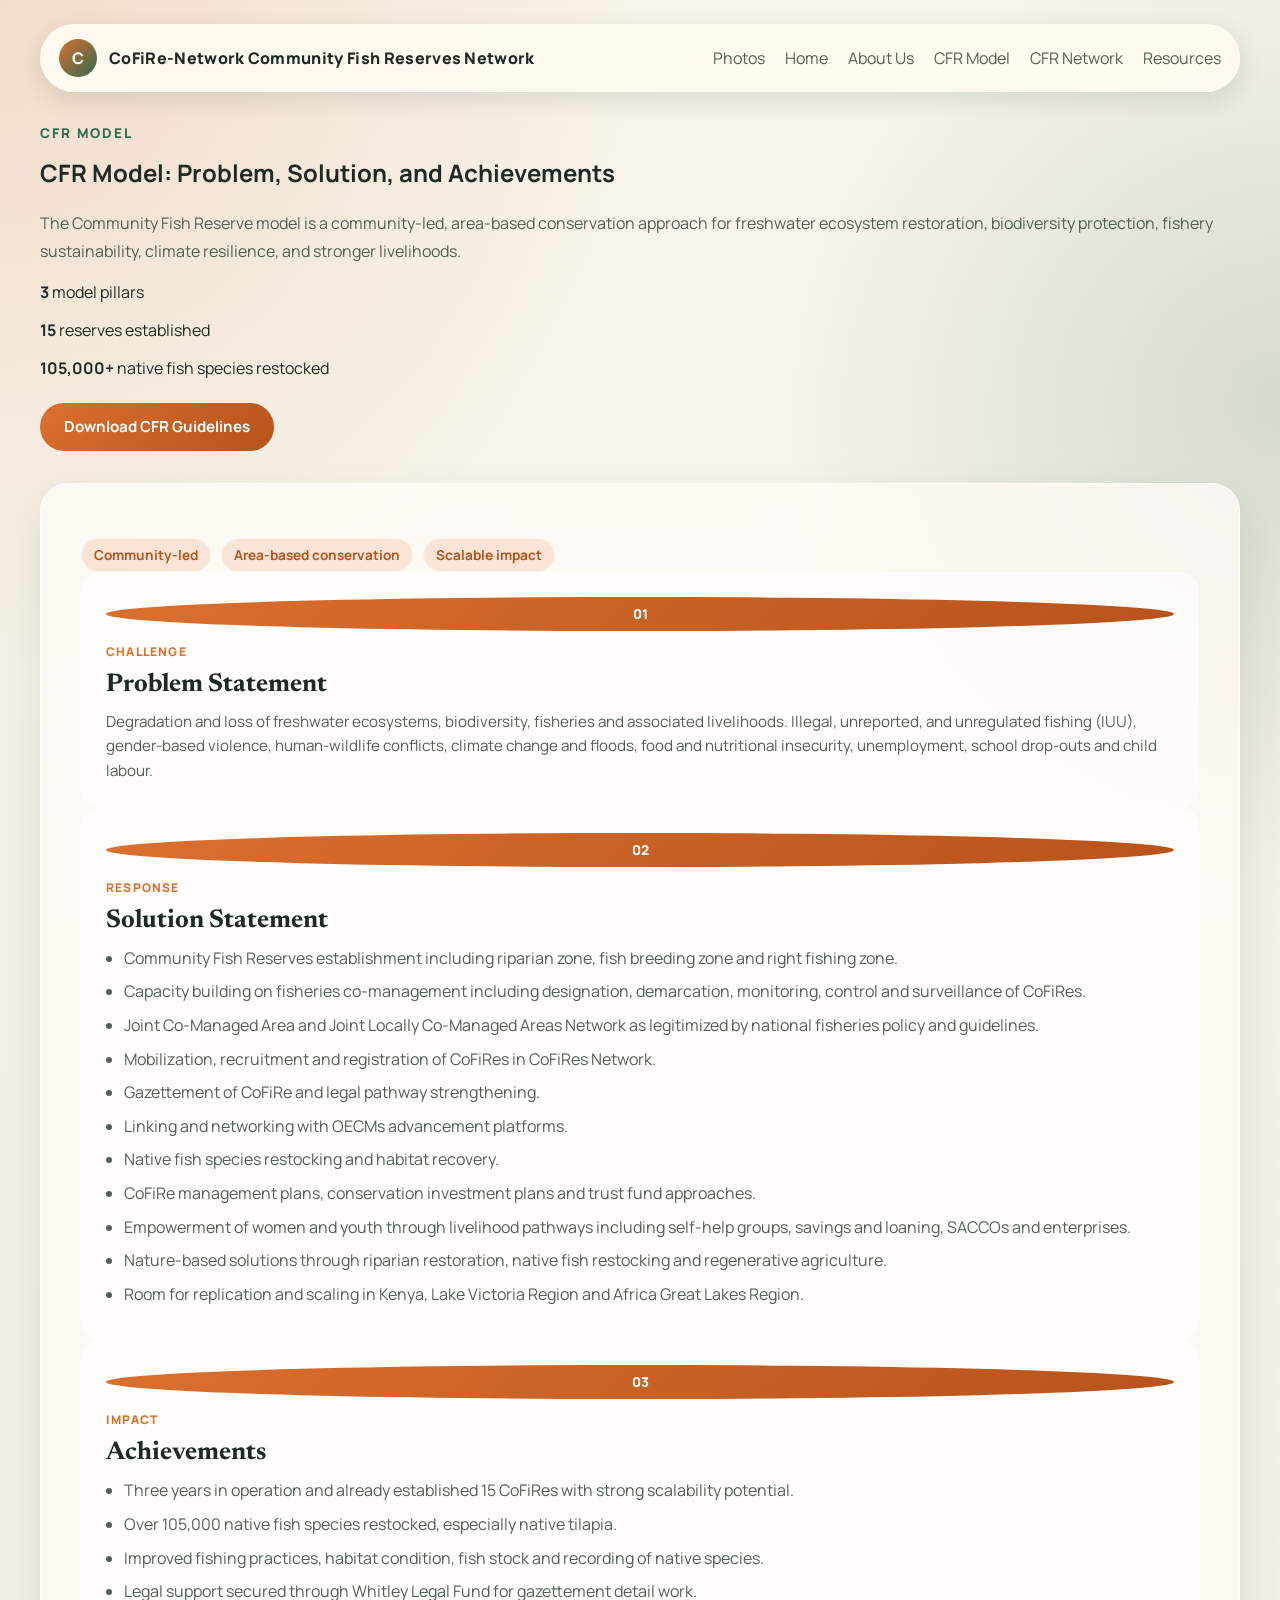
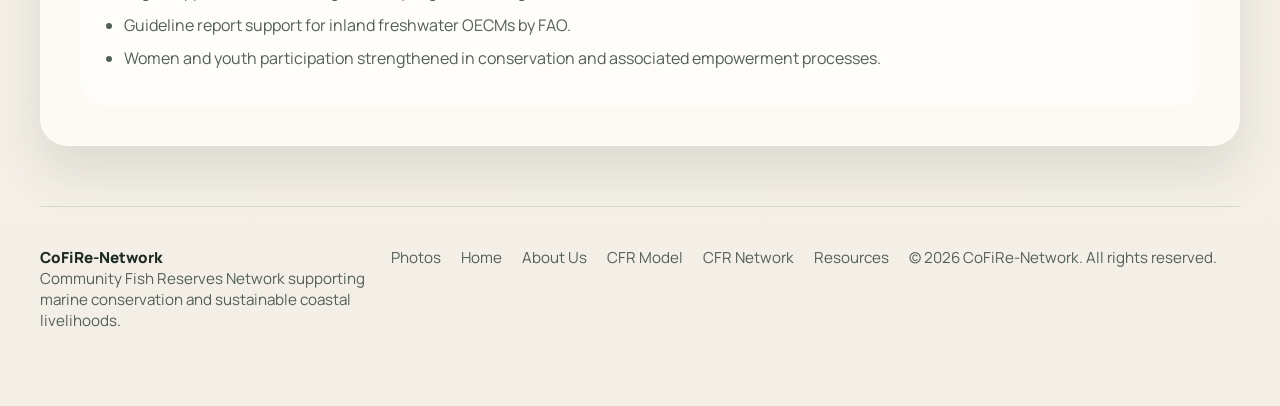
==== cfr-model.html @ 01b9d30d "adding content" ====
<!DOCTYPE html>
<html lang="en">
  <head>
    <meta charset="UTF-8" />
    <meta name="viewport" content="width=device-width, initial-scale=1.0" />
    <title>CoFiRe-Network | CFR Model</title>
    <meta
      name="description"
      content="CFR Model page describing the problem statement, solution statement, and achievements of Community Fish Reserves Network."
    />
    <link rel="preconnect" href="https://fonts.googleapis.com" />
    <link rel="preconnect" href="https://fonts.gstatic.com" crossorigin />
    <link
      href="https://fonts.googleapis.com/css2?family=Manrope:wght@400;500;700;800&family=Newsreader:opsz,wght@6..72,500;6..72,700&display=swap"
      rel="stylesheet"
    />
    <link rel="stylesheet" href="css/cfr-model.css" />
  </head>
  <body class="cfr-page">
    <div class="page-shell">
      <div id="site-header"></div>

      <main id="top">
        <section class="cfr-intro section reveal">
          <p class="eyebrow">CFR Model</p>
          <h1>CFR Model: Problem, Solution, and Achievements</h1>
          <p class="section-lead">
            The Community Fish Reserve model is a community-led, area-based conservation approach for freshwater ecosystem restoration,
            biodiversity protection, fishery sustainability, climate resilience, and stronger livelihoods.
          </p>
          <div class="cfr-meta" aria-label="CFR model summary">
            <p><strong>3</strong> model pillars</p>
            <p><strong>15</strong> reserves established</p>
            <p><strong>105,000+</strong> native fish species restocked</p>
          </div>
          <p style="margin-top: 24px;">
            <a href="files/CFR Guidelines.pdf" class="button button-primary" target="_blank">Download CFR Guidelines</a>
          </p>
        </section>

        <section class="section text-grid-section ngo-model reveal" aria-label="Detailed CFR model components">
          <div class="model-pill-row" aria-label="CFR model trust signals">
            <span>Community-led</span>
            <span>Area-based conservation</span>
            <span>Scalable impact</span>
          </div>
          <div class="model-flow">
            <article class="model-block model-problem">
              <p class="model-badge">01</p>
              <p class="model-kicker">Challenge</p>
              <h2 class="model-title">Problem Statement</h2>
              <p class="model-content">
                Degradation and loss of freshwater ecosystems, biodiversity, fisheries and associated livelihoods. Illegal, unreported,
                and unregulated fishing (IUU), gender-based violence, human-wildlife conflicts, climate change and floods,
                food and nutritional insecurity, unemployment, school drop-outs and child labour.
              </p>
            </article>

            <article class="model-block model-solution">
              <p class="model-badge">02</p>
              <p class="model-kicker">Response</p>
              <h2 class="model-title">Solution Statement</h2>
              <ul class="model-list">
                <li>Community Fish Reserves establishment including riparian zone, fish breeding zone and right fishing zone.</li>
                <li>Capacity building on fisheries co-management including designation, demarcation, monitoring, control and surveillance of CoFiRes.</li>
                <li>Joint Co-Managed Area and Joint Locally Co-Managed Areas Network as legitimized by national fisheries policy and guidelines.</li>
                <li>Mobilization, recruitment and registration of CoFiRes in CoFiRes Network.</li>
                <li>Gazettement of CoFiRe and legal pathway strengthening.</li>
                <li>Linking and networking with OECMs advancement platforms.</li>
                <li>Native fish species restocking and habitat recovery.</li>
                <li>CoFiRe management plans, conservation investment plans and trust fund approaches.</li>
                <li>Empowerment of women and youth through livelihood pathways including self-help groups, savings and loaning, SACCOs and enterprises.</li>
                <li>Nature-based solutions through riparian restoration, native fish restocking and regenerative agriculture.</li>
                <li>Room for replication and scaling in Kenya, Lake Victoria Region and Africa Great Lakes Region.</li>
              </ul>
            </article>

            <article class="model-block model-achievements">
              <p class="model-badge">03</p>
              <p class="model-kicker">Impact</p>
              <h2 class="model-title">Achievements</h2>
              <ul class="model-list">
                <li>Three years in operation and already established 15 CoFiRes with strong scalability potential.</li>
                <li>Over 105,000 native fish species restocked, especially native tilapia.</li>
                <li>Improved fishing practices, habitat condition, fish stock and recording of native species.</li>
                <li>Legal support secured through Whitley Legal Fund for gazettement detail work.</li>
                <li>Guideline report support for inland freshwater OECMs by FAO.</li>
                <li>Women and youth participation strengthened in conservation and associated empowerment processes.</li>
              </ul>
            </article>
          </div>
        </section>
      </main>

      <div id="site-footer"></div>
    </div>

    <script src="js/layout.js"></script>
    <script src="js/cfr-model.js"></script>
  </body>
</html>
---- css/cfr-model.css ----
:root {
  --bg: #f4efe6;
  --surface: rgba(255, 252, 247, 0.78);
  --surface-strong: #fffaf1;
  --text: #1d2a23;
  --muted: #526055;
  --line: rgba(29, 42, 35, 0.12);
  --accent: #db6f2e;
  --accent-dark: #b7531b;
  --forest: #2f6b4f;
  --shadow: 0 24px 50px rgba(43, 54, 45, 0.12);
  --radius-lg: 28px;
  --radius-md: 20px;
  --radius-sm: 14px;
}

html {
  scroll-behavior: smooth;
}

body {
  margin: 0;
  font-family: "Manrope", "Avenir Next", "Segoe UI", sans-serif;
  color: var(--text);
  background:
    radial-gradient(circle at top left, rgba(219, 111, 46, 0.18), transparent 28%),
    radial-gradient(circle at right 20%, rgba(47, 107, 79, 0.18), transparent 24%),
    linear-gradient(180deg, #f8f4ec 0%, var(--bg) 100%);
}

.page-shell {
  max-width: 1200px;
  margin: 0 auto;
  padding: 24px 16px 40px 16px;
}

.site-header {
  display: flex;
  align-items: center;
  justify-content: space-between;
  gap: 20px;
  margin-bottom: 32px;
  padding: 14px 18px;
  background: rgba(255, 250, 241, 0.95);
  border: 1px solid rgba(255, 255, 255, 0.55);
  backdrop-filter: blur(18px);
  border-radius: 999px;
  box-shadow: 0 8px 24px rgba(30, 43, 35, 0.12);
}

.brand {
  display: inline-flex;
  align-items: center;
  gap: 12px;
  font-weight: 800;
  letter-spacing: 0.02em;
}

.brand-mark {
  display: inline-grid;
  place-items: center;
  width: 38px;
  height: 38px;
  border-radius: 50%;
  color: #fff;
  background: linear-gradient(135deg, var(--accent), var(--forest));
}

.site-nav {
  display: flex;
  flex-wrap: wrap;
  gap: 20px;
  color: var(--muted);
}

.site-nav a {
  text-decoration: none;
  color: inherit;
}

.site-nav a:hover,
.site-nav a:focus-visible {
  color: var(--text);
}

a {
  color: inherit;
  text-decoration: none;
}

p, h1, h2, h3 {
  margin-top: 0;
}

main {
  width: 100%;
}

.section {
  margin-bottom: 32px;
}

.hero {
  display: grid;
  grid-template-columns: 1fr 1fr;
  gap: 24px;
  align-items: stretch;
}

.hero-copy,
.hero-panel,
.mission-card,
.program-card,
.impact-card,
.contact-card,
.highlights article {
  background: var(--surface);
  border: 1px solid rgba(255, 255, 255, 0.55);
  border-radius: var(--radius-lg);
  box-shadow: var(--shadow);
  backdrop-filter: blur(14px);
  padding: 40px;
}

.hero-copy {
  display: flex;
  flex-direction: column;
  justify-content: center;
}

.eyebrow,
.panel-label {
  margin-bottom: 14px;
  color: var(--forest);
  font-size: 0.84rem;
  font-weight: 800;
  letter-spacing: 0.14em;
  text-transform: uppercase;
}

.hero h1 {
  font-family: "Newsreader", Georgia, serif;
  font-weight: 700;
  letter-spacing: -0.03em;
  max-width: 11ch;
  font-size: clamp(2.5rem, 5vw, 4rem);
  line-height: 1.1;
  margin-bottom: 18px;
  margin-top: 0;
}

.hero-text,
.mission-card p,
.program-card p,
.impact-card p,
.contact-card p,
.highlights p {
  color: var(--muted);
  line-height: 1.75;
  font-size: 1rem;
  margin: 0 0 12px 0;
}

.hero-actions,
.contact-actions {
  display: flex;
  flex-wrap: wrap;
  gap: 14px;
  margin-top: 16px;
}

.button {
  display: inline-flex;
  align-items: center;
  justify-content: center;
  min-height: 48px;
  padding: 0 20px;
  border-radius: 999px;
  font-weight: 700;
  transition: transform 180ms ease, background-color 180ms ease, color 180ms ease;
  border: none;
  cursor: pointer;
  text-decoration: none;
}

.button:hover,
.button:focus-visible {
  transform: translateY(-2px);
}

.button-primary {
  color: #fff;
  background: linear-gradient(135deg, var(--accent), var(--accent-dark));
}

.button-secondary {
  color: var(--text);
  background: rgba(255, 255, 255, 0.75);
  border: 1px solid var(--line);
}

.hero-metrics {
  display: flex;
  gap: 16px;
  margin-top: 32px;
  flex-wrap: wrap;
}

.metric-pill {
  background: rgba(255, 255, 255, 0.5);
  padding: 12px 16px;
  border-radius: 20px;
  font-size: 0.9rem;
}

.metric-pill strong {
  display: block;
  font-size: 1.5rem;
  margin-bottom: 4px;
}

.hero-panel {
  padding: 24px;
  display: grid;
  grid-template-rows: auto auto;
  gap: 18px;
  background:
    linear-gradient(160deg, rgba(47, 107, 79, 0.92), rgba(33, 58, 46, 0.92)),
    var(--surface);
  color: #eff7f1;
}

.hero-panel .panel-label,
.hero-panel .panel-copy {
  color: rgba(239, 247, 241, 0.84);
  margin: 0;
}

.hero-panel .panel-copy {
  flex-grow: 1;
  line-height: 1.6;
}

.panel-card {
  padding: 24px;
  border-radius: var(--radius-md);
  background: rgba(255, 255, 255, 0.08);
  border: 1px solid rgba(255, 255, 255, 0.12);
  display: flex;
  flex-direction: column;
}

.panel-story {
  padding: 24px;
}

.panel-number {
  margin: 0 0 16px 0;
  padding: 0;
  font-size: clamp(2.5rem, 5vw, 3.8rem);
  font-weight: 800;
  line-height: 1;
}

.panel-grid {
  display: grid;
  grid-template-columns: 1fr 1fr;
  gap: 18px;
  align-items: stretch;
}

.accent-card {
  background: rgba(219, 111, 46, 0.2);
}

.highlights {
  display: grid;
  grid-template-columns: repeat(3, 1fr);
  gap: 18px;
}

.highlights h2,
.program-card h3 {
  margin-bottom: 12px;
  margin-top: 0;
  font-family: "Newsreader", Georgia, serif;
  font-weight: 700;
  letter-spacing: -0.03em;
}

.section-grid {
  display: grid;
  grid-template-columns: 1fr 1.2fr;
  gap: 24px;
}

.section-heading {
  max-width: 620px;
}

.section-heading h2 {
  font-family: "Newsreader", Georgia, serif;
  font-weight: 700;
  letter-spacing: -0.03em;
  font-size: clamp(2rem, 4vw, 3.2rem);
  line-height: 1.1;
  margin: 0 0 12px 0;
}

.section-lead {
  color: var(--muted);
  line-height: 1.75;
  font-size: 1rem;
}

.mission-card {
  padding: 34px;
}

.program-grid,
.impact-grid {
  display: grid;
  grid-template-columns: repeat(3, 1fr);
  gap: 18px;
}

.program-card {
  padding: 28px;
}

.card-index {
  display: block;
  font-size: 1.5rem;
  font-weight: 800;
  color: var(--accent);
  margin-bottom: 12px;
}

.impact-card {
  padding: 28px;
  min-height: 220px;
}

.impact-number {
  display: inline-block;
  margin-bottom: 16px;
  font-family: "Newsreader", Georgia, serif;
  font-size: clamp(2.5rem, 5vw, 3.5rem);
  color: var(--accent-dark);
}

.contact-card {
  padding: 34px;
  display: grid;
  grid-template-columns: 1.2fr 0.8fr;
  gap: 24px;
  align-items: center;
}

.site-footer {
  margin-top: 60px;
  padding: 40px 0 20px;
  color: var(--muted);
  font-size: 0.95rem;
  border-top: 1px solid var(--line);
  display: grid;
  grid-template-columns: 1fr auto 1fr;
  gap: 20px;
  align-items: start;
}

.footer-title {
  font-weight: 800;
  color: var(--text);
  margin: 0;
}

.footer-links {
  display: flex;
  gap: 20px;
  justify-content: center;
}

.reveal {
  opacity: 1;
  transform: translateY(0);
}

/* Photo Runner Section */
.photo-runner-section {
  border-radius: var(--radius-lg);
  padding: 32px 0;
  background: var(--surface);
  border: 1px solid rgba(255, 255, 255, 0.55);
  box-shadow: var(--shadow);
  margin-bottom: 32px;
  overflow: hidden;
}

.section-heading {
  padding: 0 24px 16px;
}

.section-heading h2 {
  margin: 0;
  font-family: "Newsreader", Georgia, serif;
  font-weight: 700;
  letter-spacing: -0.03em;
  font-size: clamp(1.8rem, 4vw, 2.8rem);
  line-height: 1.1;
}

.photo-runner {
  overflow: hidden;
  mask-image: linear-gradient(90deg, transparent, #000 8%, #000 92%, transparent);
}

.photo-track {
  display: flex;
  width: max-content;
  gap: 14px;
  padding: 0 12px;
  animation: photo-marquee 32s linear infinite;
}

.photo-item {
  margin: 0;
  width: clamp(220px, 28vw, 340px);
  border-radius: var(--radius-sm);
  overflow: hidden;
  border: 1px solid rgba(255, 255, 255, 0.55);
  flex-shrink: 0;
}

.photo-item img {
  width: 100%;
  height: 200px;
  object-fit: cover;
  display: block;
}

@keyframes photo-marquee {
  from { transform: translateX(0); }
  to { transform: translateX(-50%); }
}

/* Hero Stage Section */
.hero-stage {
  display: grid;
  grid-template-columns: 1.2fr 0.8fr;
  gap: 24px;
  align-items: stretch;
  margin-bottom: 32px;
}

.hero-copy {
  background: var(--surface);
  border: 1px solid rgba(255, 255, 255, 0.55);
  border-radius: var(--radius-lg);
  box-shadow: var(--shadow);
  padding: 40px;
  display: flex;
  flex-direction: column;
  justify-content: center;
}

.hero-copy h1 {
  font-family: "Newsreader", Georgia, serif;
  font-weight: 700;
  letter-spacing: -0.03em;
  font-size: clamp(2rem, 4.5vw, 3.2rem);
  line-height: 1.1;
  margin: 0 0 16px 0;
}

.hero-text {
  color: var(--muted);
  line-height: 1.75;
  margin: 0 0 16px 0;
}

.hero-actions {
  display: flex;
  flex-wrap: wrap;
  gap: 12px;
  margin-top: 16px;
}

.hero-aside {
  background: linear-gradient(160deg, rgba(47, 107, 79, 0.92), rgba(33, 58, 46, 0.92));
  border-radius: var(--radius-lg);
  box-shadow: var(--shadow);
  padding: 32px;
  color: #eff7f1;
  display: flex;
  flex-direction: column;
  justify-content: center;
}

.hero-aside-title {
  margin: 0 0 12px 0;
  color: rgba(239, 247, 241, 0.84);
  font-size: 0.8rem;
  font-weight: 800;
  letter-spacing: 0.14em;
  text-transform: uppercase;
}

.hero-big {
  margin: 0 0 8px 0;
  font-size: clamp(2.5rem, 5vw, 3.8rem);
  font-weight: 800;
  line-height: 1;
}

.hero-note {
  margin: 0 0 18px 0;
  color: rgba(239, 247, 241, 0.84);
  line-height: 1.6;
  font-size: 0.95rem;
}

.hero-list {
  margin: 0;
  padding: 0;
  list-style: none;
  display: grid;
  gap: 10px;
}

.hero-list li {
  padding-top: 10px;
  border-top: 1px dashed rgba(255, 255, 255, 0.2);
  color: rgba(239, 247, 241, 0.84);
  font-size: 0.9rem;
  line-height: 1.5;
}

.hero-list strong {
  color: #fff;
  margin-right: 6px;
}

/* Manifesto Section */
.manifesto {
  display: grid;
  grid-template-columns: repeat(3, 1fr);
  gap: 16px;
  margin-bottom: 32px;
}

.manifesto p {
  margin: 0;
  padding: 18px 14px;
  text-align: center;
  color: var(--text);
  font-weight: 700;
  letter-spacing: 0.02em;
  border-radius: var(--radius-md);
  background: var(--surface);
  border: 1px solid rgba(255, 255, 255, 0.55);
  font-size: 1rem;
}

/* Split Section */
.split-section {
  display: grid;
  grid-template-columns: 1fr 1.2fr;
  gap: 24px;
  margin-bottom: 32px;
  align-items: start;
}

.section-body {
  background: var(--surface);
  border: 1px solid rgba(255, 255, 255, 0.55);
  border-radius: var(--radius-lg);
  box-shadow: var(--shadow);
  padding: 32px;
  border-left: 4px solid var(--accent);
}

.section-body p {
  color: var(--muted);
  line-height: 1.75;
  margin: 0 0 16px 0;
}

.section-body p:last-child {
  margin-bottom: 0;
}

/* Text Grid Section (Model) */
.text-grid-section {
  margin-bottom: 32px;
}

.ngo-model {
  background: var(--surface);
  border: 1px solid rgba(255, 255, 255, 0.55);
  border-radius: var(--radius-lg);
  box-shadow: var(--shadow);
  padding: 40px;
}

.model-flow-preview {
  display: grid;
  grid-template-columns: repeat(3, minmax(0, 1fr));
  gap: 16px;
  margin-top: 24px;
}

.model-block {
  padding: 24px;
  border-radius: var(--radius-md);
  border: 1px solid rgba(255, 255, 255, 0.55);
  background: rgba(255, 255, 255, 0.5);
  display: grid;
  align-content: start;
  gap: 12px;
}

.model-badge {
  margin: 0;
  display: inline-block;
  min-width: 42px;
  padding: 8px 12px;
  border-radius: 50%;
  font-size: 0.85rem;
  font-weight: 800;
  color: #fff;
  background: linear-gradient(135deg, var(--accent), var(--accent-dark));
  text-align: center;
}

.model-kicker {
  margin: 0;
  color: var(--accent);
  font-size: 0.75rem;
  font-weight: 800;
  letter-spacing: 0.1em;
  text-transform: uppercase;
}

.model-title {
  margin: 0;
  font-family: "Newsreader", Georgia, serif;
  font-weight: 700;
  font-size: clamp(1.2rem, 2vw, 1.6rem);
  color: var(--text);
}

.model-content {
  margin: 0;
  color: var(--muted);
  line-height: 1.6;
  font-size: 0.95rem;
}

.model-list {
  margin: 0;
  padding-left: 18px;
  color: var(--muted);
  line-height: 1.6;
}

.model-list li {
  margin-bottom: 8px;
}

.model-pill-row {
  margin-top: 14px;
  display: flex;
  flex-wrap: wrap;
  gap: 10px;
}

.model-pill-row span {
  display: inline-flex;
  align-items: center;
  min-height: 32px;
  padding: 0 12px;
  border-radius: 999px;
  border: 1px solid rgba(255, 255, 255, 0.55);
  background: rgba(219, 111, 46, 0.15);
  color: var(--accent-dark);
  font-size: 0.85rem;
  font-weight: 700;
}

.button {
  display: inline-flex;
  align-items: center;
  justify-content: center;
  min-height: 48px;
  padding: 0 24px;
  border-radius: 999px;
  font-weight: 700;
  transition: transform 180ms ease, background-color 180ms ease;
  border: none;
  cursor: pointer;
  text-decoration: none;
  font-size: 0.95rem;
}

.button:hover,
.button:focus-visible {
  transform: translateY(-2px);
}

.button-primary {
  color: #fff;
  background: linear-gradient(135deg, var(--accent), var(--accent-dark));
}

.button-secondary {
  color: var(--text);
  background: rgba(255, 255, 255, 0.8);
  border: 1px solid var(--line);
}

/* Network Section */
.network-section {
  background: var(--surface);
  border: 1px solid rgba(255, 255, 255, 0.55);
  border-radius: var(--radius-lg);
  box-shadow: var(--shadow);
  padding: 40px;
  margin-bottom: 32px;
}

.impact-line {
  display: grid;
  grid-template-columns: repeat(3, 1fr);
  gap: 24px;
  margin-top: 24px;
}

.impact-line > div {
  padding: 24px;
  background: rgba(255, 255, 255, 0.5);
  border: 1px solid rgba(255, 255, 255, 0.55);
  border-radius: var(--radius-md);
  display: grid;
  gap: 8px;
}

.impact-line strong {
  display: block;
  font-size: clamp(1.8rem, 3vw, 2.4rem);
  font-weight: 800;
  color: var(--accent);
  line-height: 1.1;
}

.impact-line span {
  display: block;
  color: var(--muted);
  font-size: 0.95rem;
  line-height: 1.5;
}

.impact-line a {
  color: var(--accent);
  font-weight: 700;
  text-decoration: underline;
  transition: color 180ms ease;
}

.impact-line a:hover,
.impact-line a:focus-visible {
  color: var(--accent-dark);
}

/* Contact Band (Resources Section) */
.contact-band {
  background: var(--surface);
  border: 1px solid rgba(255, 255, 255, 0.55);
  border-radius: var(--radius-lg);
  box-shadow: var(--shadow);
  padding: 40px;
  margin-bottom: 32px;
}

.contact-body {
  display: grid;
  grid-template-columns: 1.5fr 1fr;
  gap: 32px;
  align-items: start;
  margin-top: 24px;
}

.contact-body > div:first-child {
  display: flex;
  flex-direction: column;
  justify-content: center;
}

.contact-body ul {
  margin: 0;
  padding-left: 20px;
  list-style: none;
}

.contact-body li {
  color: var(--muted);
  line-height: 1.8;
  margin-bottom: 12px;
  padding-left: 8px;
  position: relative;
}

.contact-body li:before {
  content: "→";
  position: absolute;
  left: -16px;
  color: var(--accent);
  font-weight: 800;
}

.contact-actions {
  display: flex;
  flex-direction: column;
  gap: 12px;
}

.model-preview-cta {
  margin-top: 24px;
  padding-top: 24px;
  border-top: 1px solid rgba(255, 255, 255, 0.55);
}

.model-preview-cta p {
  margin: 12px 0 0 0;
  color: var(--muted);
  font-size: 0.95rem;
}

@media (max-width: 768px) {
  .hero,
  .hero-stage,
  .section-grid,
  .contact-card,
  .program-grid,
  .impact-grid,
  .highlights,
  .panel-grid,
  .manifesto,
  .split-section,
  .model-flow-preview,
  .impact-line,
  .contact-body {
    grid-template-columns: 1fr;
  }

  .site-header,
  .site-footer {
    flex-direction: column;
    align-items: flex-start;
  }

  .site-footer {
    grid-template-columns: 1fr;
  }

  .footer-links {
    justify-content: flex-start;
  }

  .hero-copy,
  .hero-panel,
  .hero-aside,
  .mission-card,
  .contact-card,
  .highlights article,
  .program-card,
  .impact-card,
  .split-section,
  .ngo-model,
  .section-body {
    padding: 24px;
  }

  .contact-card {
    grid-template-columns: 1fr;
  }

  .photo-item {
    width: 200px !important;
  }

  .photo-item img {
    height: 150px;
  }
}

@media (max-width: 480px) {
  .page-shell {
    padding: 16px 12px 24px 12px;
  }

  .site-header {
    flex-direction: column;
    align-items: flex-start;
    border-radius: 0;
    background: transparent;
    border: none;
    padding: 12px 0;
  }

  .hero-copy,
  .mission-card,
  .contact-card,
  .ngo-model,
  .section-body,
  .network-section,
  .contact-band {
    padding: 16px;
  }

  .hero h1,
  .hero-copy h1 {
    font-size: 1.75rem;
  }

  .manifesto {
    grid-template-columns: 1fr;
  }

  .model-flow-preview {
    grid-template-columns: 1fr;
  }

  .impact-line {
    grid-template-columns: 1fr;
  }

  .contact-body {
    grid-template-columns: 1fr;
    gap: 16px;
  }
}

/* Coming Soon Styles */
.coming-soon-page {
  width: 100%;
  min-height: 100vh;
}

.coming-soon-banner {
  position: fixed;
  top: 0;
  left: 0;
  width: 100%;
  height: 100%;
  background: linear-gradient(135deg, var(--accent) 0%, var(--accent-dark) 100%);
  display: flex;
  align-items: center;
  justify-content: center;
  z-index: 1000;
  padding: 32px;
  overflow: hidden;
}

.coming-soon-content {
  text-align: center;
  color: white;
  max-width: 600px;
}

.coming-soon-banner h2 {
  font-size: 72px;
  margin: 24px 0 16px 0;
  font-weight: 800;
  line-height: 1.2;
}

.coming-soon-eyebrow {
  font-size: 16px;
  letter-spacing: 2px;
  text-transform: uppercase;
  opacity: 0.9;
  margin: 0;
  font-weight: 600;
}

.coming-soon-text {
  font-size: 20px;
  margin: 24px 0 0 0;
  opacity: 0.95;
  line-height: 1.6;
}

@media (max-width: 768px) {
  .coming-soon-banner h2 {
    font-size: 48px;
  }

  .coming-soon-text {
    font-size: 18px;
  }

  .coming-soon-eyebrow {
    font-size: 14px;
  }
}
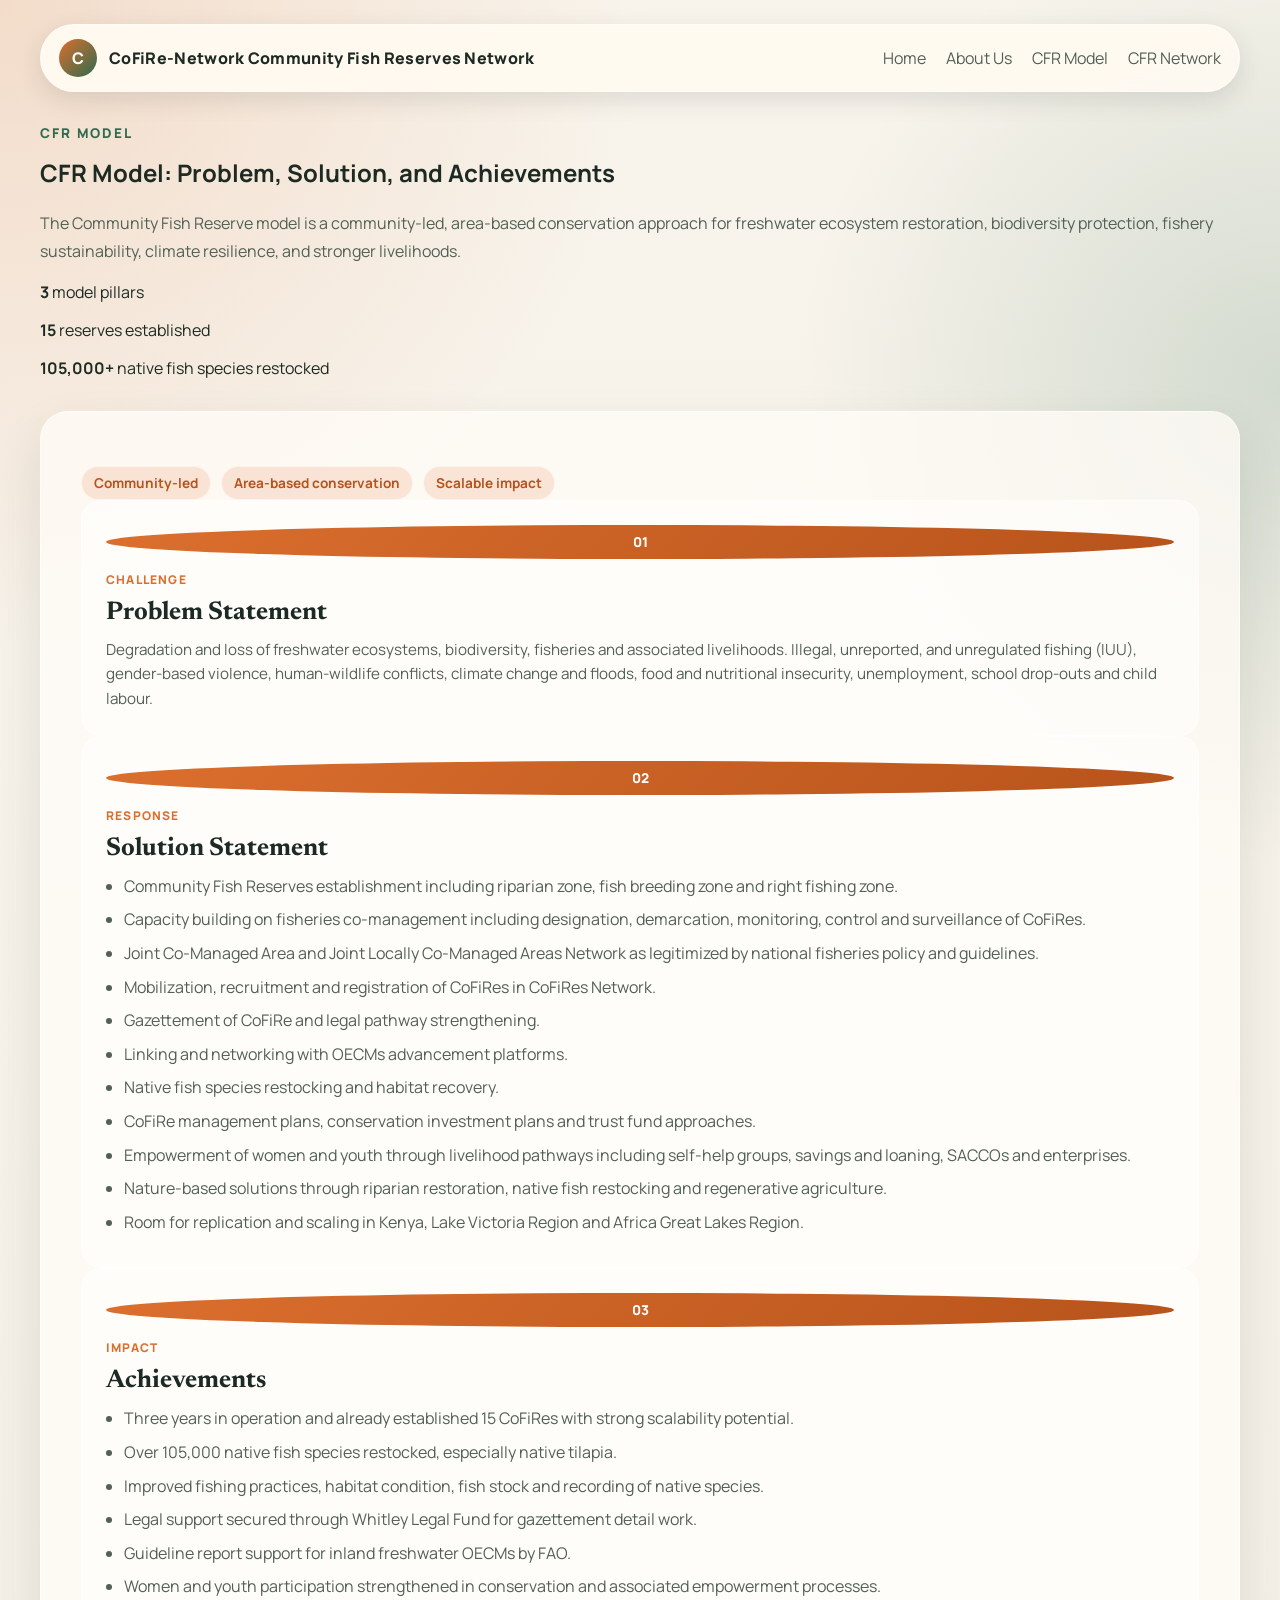
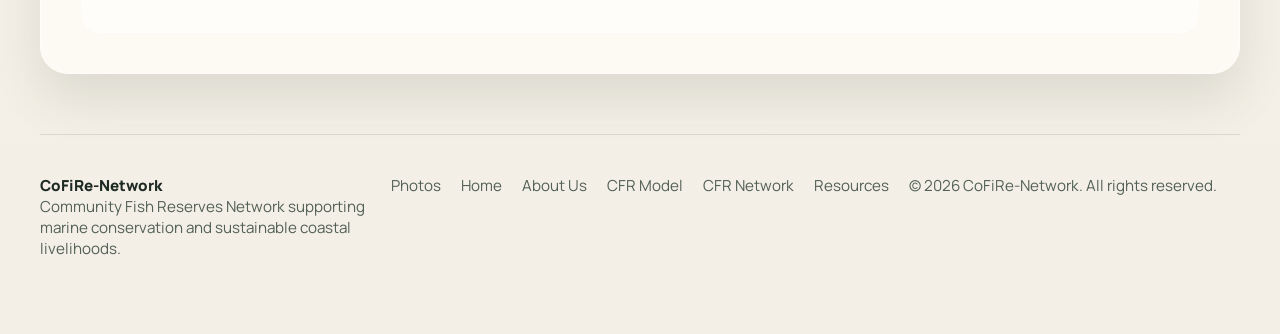
==== commit 7bf1d9fd: "Updated Resource" ====
--- a/cfr-model.html
+++ b/cfr-model.html
@@ -33,9 +33,9 @@
             <p><strong>15</strong> reserves established</p>
             <p><strong>105,000+</strong> native fish species restocked</p>
           </div>
-          <p style="margin-top: 24px;">
+          <!-- <p style="margin-top: 24px;">
             <a href="files/CFR Guidelines.pdf" class="button button-primary" target="_blank">Download CFR Guidelines</a>
-          </p>
+          </p> -->
         </section>
 
         <section class="section text-grid-section ngo-model reveal" aria-label="Detailed CFR model components">
--- a/css/cfr-model.css
+++ b/css/cfr-model.css
@@ -824,6 +824,74 @@
   gap: 12px;
 }
 
+/* Resources Grid */
+.resources-grid {
+  display: grid;
+  grid-template-columns: repeat(3, 1fr);
+  gap: 20px;
+  margin: 24px 0;
+}
+
+.resource-card {
+  display: flex;
+  flex-direction: column;
+  gap: 12px;
+  padding: 24px;
+  background: rgba(255, 255, 255, 0.5);
+  border: 1px solid rgba(255, 255, 255, 0.55);
+  border-radius: var(--radius-md);
+  text-decoration: none;
+  color: inherit;
+  transition: all 180ms ease;
+  align-content: start;
+}
+
+.resource-card:hover,
+.resource-card:focus-visible {
+  background: rgba(255, 255, 255, 0.75);
+  border-color: var(--accent);
+  transform: translateY(-4px);
+  box-shadow: 0 12px 32px rgba(219, 111, 46, 0.15);
+}
+
+.resource-icon {
+  font-size: 2.5rem;
+  display: block;
+  margin-bottom: 8px;
+}
+
+.resource-card h3 {
+  margin: 0;
+  font-family: "Newsreader", Georgia, serif;
+  font-weight: 700;
+  font-size: clamp(1rem, 2vw, 1.3rem);
+  color: var(--text);
+  line-height: 1.2;
+}
+
+.resource-card p {
+  margin: 0;
+  color: var(--muted);
+  line-height: 1.6;
+  font-size: 0.95rem;
+  flex-grow: 1;
+}
+
+.download-label {
+  display: inline-flex;
+  align-items: center;
+  gap: 6px;
+  color: var(--accent);
+  font-weight: 700;
+  font-size: 0.9rem;
+  margin-top: 8px;
+}
+
+.download-label::after {
+  content: "⬇";
+  display: inline-block;
+}
+
 .model-preview-cta {
   margin-top: 24px;
   padding-top: 24px;
@@ -849,7 +917,8 @@
   .split-section,
   .model-flow-preview,
   .impact-line,
-  .contact-body {
+  .contact-body,
+  .resources-grid {
     grid-template-columns: 1fr;
   }
 
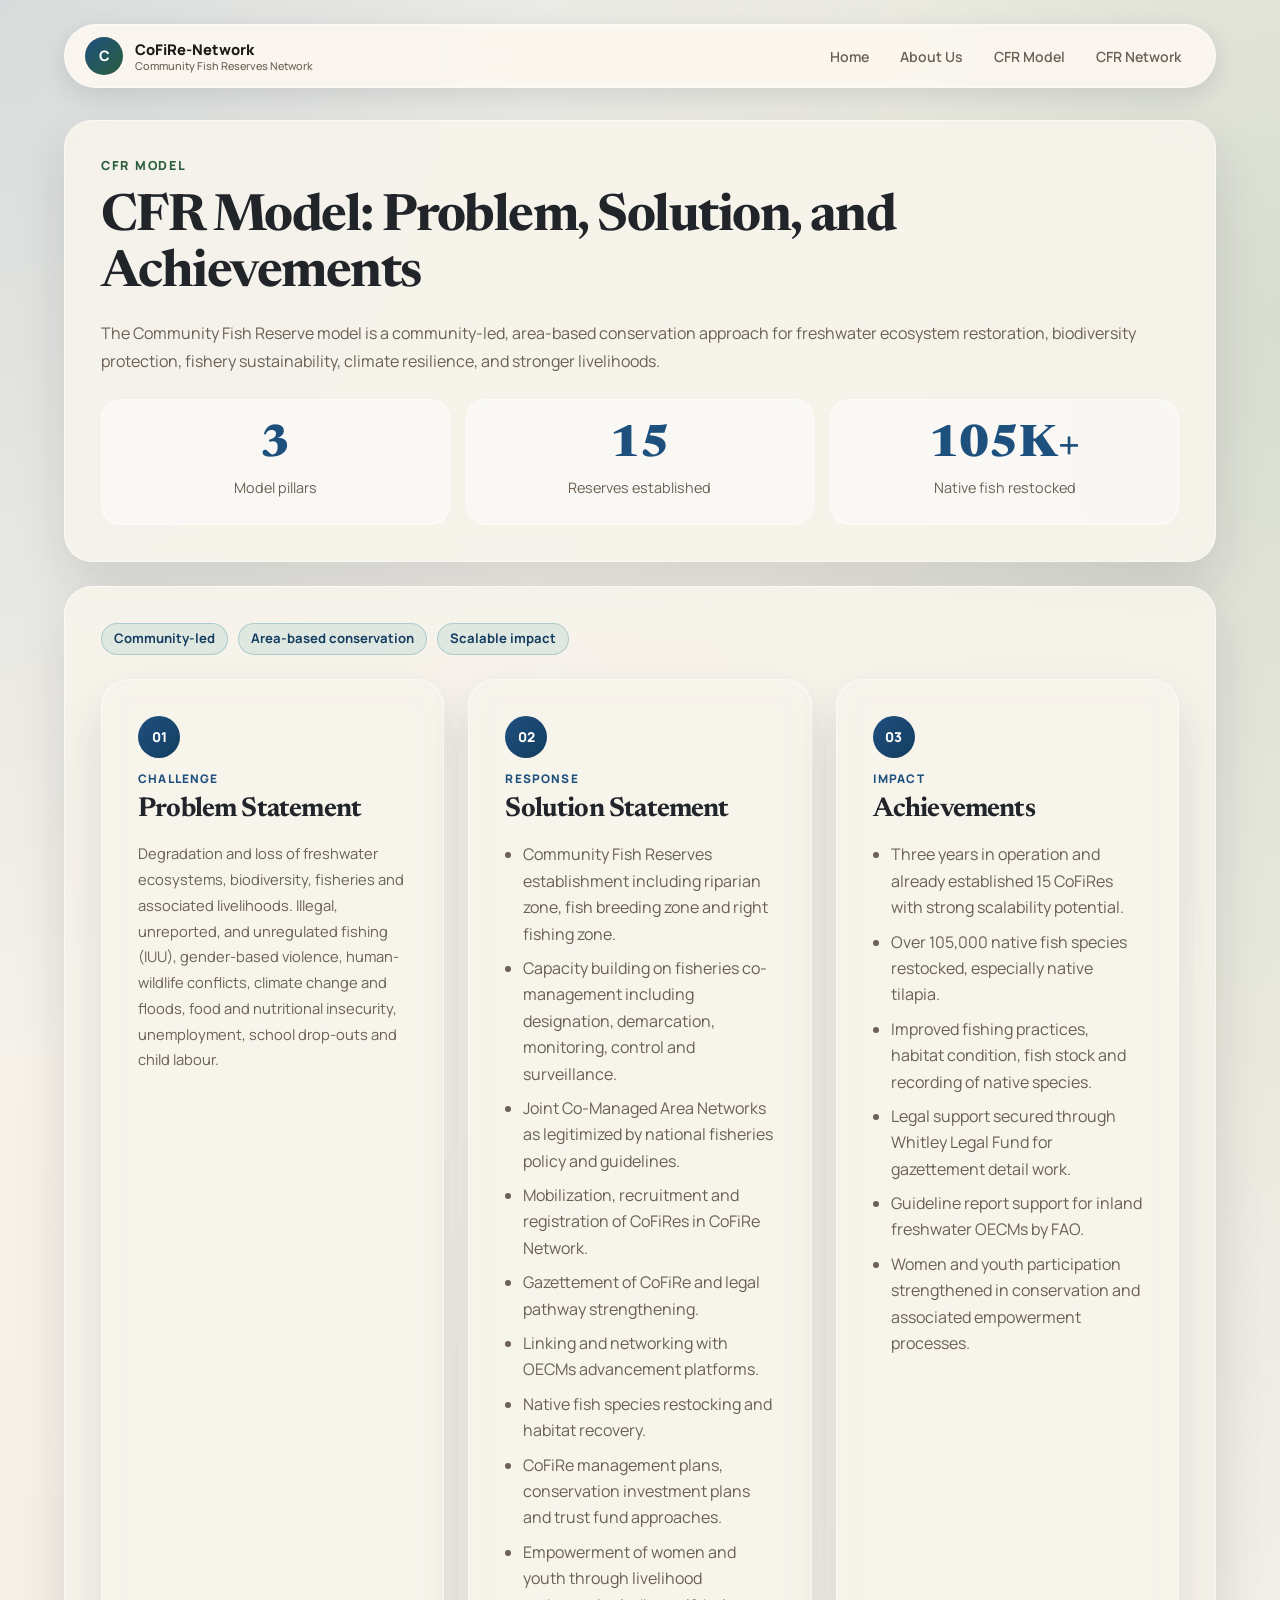
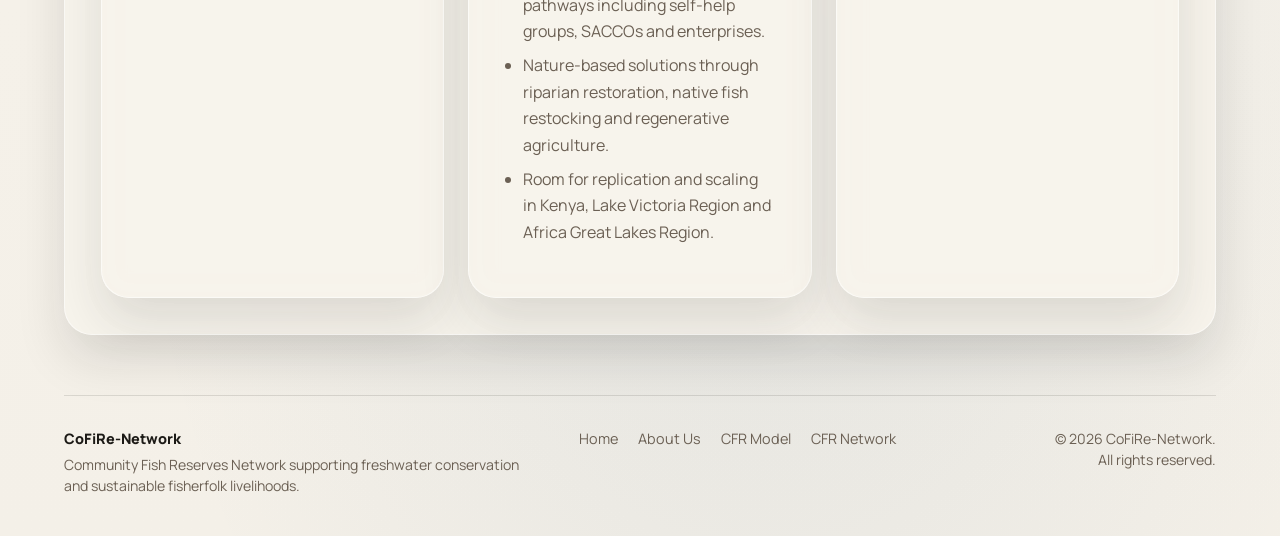
==== commit 0e597d7b: "Change of theme and width" ====
--- a/cfr-model.html
+++ b/cfr-model.html
@@ -3,99 +3,150 @@
   <head>
     <meta charset="UTF-8" />
     <meta name="viewport" content="width=device-width, initial-scale=1.0" />
+    <meta http-equiv="Cache-Control" content="no-cache, no-store, must-revalidate" />
+    <meta http-equiv="Pragma" content="no-cache" />
+    <meta http-equiv="Expires" content="0" />
     <title>CoFiRe-Network | CFR Model</title>
-    <meta
-      name="description"
-      content="CFR Model page describing the problem statement, solution statement, and achievements of Community Fish Reserves Network."
-    />
+    <meta name="description" content="CFR Model page describing the problem statement, solution statement, and achievements of Community Fish Reserves Network." />
     <link rel="preconnect" href="https://fonts.googleapis.com" />
     <link rel="preconnect" href="https://fonts.gstatic.com" crossorigin />
-    <link
-      href="https://fonts.googleapis.com/css2?family=Manrope:wght@400;500;700;800&family=Newsreader:opsz,wght@6..72,500;6..72,700&display=swap"
-      rel="stylesheet"
-    />
-    <link rel="stylesheet" href="css/cfr-model.css" />
+    <link href="https://fonts.googleapis.com/css2?family=Manrope:wght@400;500;700;800&family=Newsreader:opsz,wght@6..72,500;6..72,700&display=swap" rel="stylesheet" />
+    <link href="https://cdn.jsdelivr.net/npm/bootstrap@5.3.0/dist/css/bootstrap.min.css" rel="stylesheet" />
+    <script>
+      window.__assetVersion = Date.now().toString();
+      document.write('<link rel="stylesheet" href="css/cfr-model.css?v=' + window.__assetVersion + '">');
+    </script>
   </head>
   <body class="cfr-page">
     <div class="page-shell">
       <div id="site-header"></div>
 
       <main id="top">
-        <section class="cfr-intro section reveal">
-          <p class="eyebrow">CFR Model</p>
-          <h1>CFR Model: Problem, Solution, and Achievements</h1>
-          <p class="section-lead">
-            The Community Fish Reserve model is a community-led, area-based conservation approach for freshwater ecosystem restoration,
-            biodiversity protection, fishery sustainability, climate resilience, and stronger livelihoods.
-          </p>
-          <div class="cfr-meta" aria-label="CFR model summary">
-            <p><strong>3</strong> model pillars</p>
-            <p><strong>15</strong> reserves established</p>
-            <p><strong>105,000+</strong> native fish species restocked</p>
+
+        <!-- Intro -->
+        <section class="mb-4 reveal" aria-label="CFR Model overview">
+          <div class="card">
+            <div class="card-body">
+              <p class="eyebrow">CFR Model</p>
+              <h1 class="mb-3">CFR Model: Problem, Solution, and Achievements</h1>
+              <p class="section-lead mb-4">
+                The Community Fish Reserve model is a community-led, area-based conservation approach for freshwater ecosystem restoration,
+                biodiversity protection, fishery sustainability, climate resilience, and stronger livelihoods.
+              </p>
+              <div class="row g-3" aria-label="CFR model summary">
+                <div class="col-sm-4">
+                  <div class="impact-stat text-center">
+                    <span class="stat-number">3</span>
+                    <span class="section-lead" style="font-size:0.9rem;">Model pillars</span>
+                  </div>
+                </div>
+                <div class="col-sm-4">
+                  <div class="impact-stat text-center">
+                    <span class="stat-number">15</span>
+                    <span class="section-lead" style="font-size:0.9rem;">Reserves established</span>
+                  </div>
+                </div>
+                <div class="col-sm-4">
+                  <div class="impact-stat text-center">
+                    <span class="stat-number">105K+</span>
+                    <span class="section-lead" style="font-size:0.9rem;">Native fish restocked</span>
+                  </div>
+                </div>
+              </div>
+            </div>
           </div>
-          <!-- <p style="margin-top: 24px;">
-            <a href="files/CFR Guidelines.pdf" class="button button-primary" target="_blank">Download CFR Guidelines</a>
-          </p> -->
         </section>
 
-        <section class="section text-grid-section ngo-model reveal" aria-label="Detailed CFR model components">
-          <div class="model-pill-row" aria-label="CFR model trust signals">
-            <span>Community-led</span>
-            <span>Area-based conservation</span>
-            <span>Scalable impact</span>
-          </div>
-          <div class="model-flow">
-            <article class="model-block model-problem">
-              <p class="model-badge">01</p>
-              <p class="model-kicker">Challenge</p>
-              <h2 class="model-title">Problem Statement</h2>
-              <p class="model-content">
-                Degradation and loss of freshwater ecosystems, biodiversity, fisheries and associated livelihoods. Illegal, unreported,
-                and unregulated fishing (IUU), gender-based violence, human-wildlife conflicts, climate change and floods,
-                food and nutritional insecurity, unemployment, school drop-outs and child labour.
-              </p>
-            </article>
+        <!-- Model Detail -->
+        <section class="mb-4 reveal" aria-label="Detailed CFR model components">
+          <div class="card">
+            <div class="card-body">
+              <div class="model-pill-row mb-4" aria-label="CFR model trust signals">
+                <span>Community-led</span>
+                <span>Area-based conservation</span>
+                <span>Scalable impact</span>
+              </div>
+              <div class="row g-4">
 
-            <article class="model-block model-solution">
-              <p class="model-badge">02</p>
-              <p class="model-kicker">Response</p>
-              <h2 class="model-title">Solution Statement</h2>
-              <ul class="model-list">
-                <li>Community Fish Reserves establishment including riparian zone, fish breeding zone and right fishing zone.</li>
-                <li>Capacity building on fisheries co-management including designation, demarcation, monitoring, control and surveillance of CoFiRes.</li>
-                <li>Joint Co-Managed Area and Joint Locally Co-Managed Areas Network as legitimized by national fisheries policy and guidelines.</li>
-                <li>Mobilization, recruitment and registration of CoFiRes in CoFiRes Network.</li>
-                <li>Gazettement of CoFiRe and legal pathway strengthening.</li>
-                <li>Linking and networking with OECMs advancement platforms.</li>
-                <li>Native fish species restocking and habitat recovery.</li>
-                <li>CoFiRe management plans, conservation investment plans and trust fund approaches.</li>
-                <li>Empowerment of women and youth through livelihood pathways including self-help groups, savings and loaning, SACCOs and enterprises.</li>
-                <li>Nature-based solutions through riparian restoration, native fish restocking and regenerative agriculture.</li>
-                <li>Room for replication and scaling in Kenya, Lake Victoria Region and Africa Great Lakes Region.</li>
-              </ul>
-            </article>
+                <div class="col-lg-4">
+                  <div class="card h-100" style="background:rgba(255,255,255,0.45);">
+                    <div class="card-body">
+                      <div class="model-badge">01</div>
+                      <p class="model-kicker">Challenge</p>
+                      <h2 class="mb-3" style="font-size:clamp(1.3rem,2.5vw,1.7rem);">Problem Statement</h2>
+                      <p class="section-lead" style="font-size:0.92rem;">
+                        Degradation and loss of freshwater ecosystems, biodiversity, fisheries and associated livelihoods.
+                        Illegal, unreported, and unregulated fishing (IUU), gender-based violence, human-wildlife conflicts,
+                        climate change and floods, food and nutritional insecurity, unemployment, school drop-outs and child labour.
+                      </p>
+                    </div>
+                  </div>
+                </div>
 
-            <article class="model-block model-achievements">
-              <p class="model-badge">03</p>
-              <p class="model-kicker">Impact</p>
-              <h2 class="model-title">Achievements</h2>
-              <ul class="model-list">
-                <li>Three years in operation and already established 15 CoFiRes with strong scalability potential.</li>
-                <li>Over 105,000 native fish species restocked, especially native tilapia.</li>
-                <li>Improved fishing practices, habitat condition, fish stock and recording of native species.</li>
-                <li>Legal support secured through Whitley Legal Fund for gazettement detail work.</li>
-                <li>Guideline report support for inland freshwater OECMs by FAO.</li>
-                <li>Women and youth participation strengthened in conservation and associated empowerment processes.</li>
-              </ul>
-            </article>
+                <div class="col-lg-4">
+                  <div class="card h-100" style="background:rgba(255,255,255,0.45);">
+                    <div class="card-body">
+                      <div class="model-badge">02</div>
+                      <p class="model-kicker">Response</p>
+                      <h2 class="mb-3" style="font-size:clamp(1.3rem,2.5vw,1.7rem);">Solution Statement</h2>
+                      <ul class="model-list">
+                        <li>Community Fish Reserves establishment including riparian zone, fish breeding zone and right fishing zone.</li>
+                        <li>Capacity building on fisheries co-management including designation, demarcation, monitoring, control and surveillance.</li>
+                        <li>Joint Co-Managed Area Networks as legitimized by national fisheries policy and guidelines.</li>
+                        <li>Mobilization, recruitment and registration of CoFiRes in CoFiRe Network.</li>
+                        <li>Gazettement of CoFiRe and legal pathway strengthening.</li>
+                        <li>Linking and networking with OECMs advancement platforms.</li>
+                        <li>Native fish species restocking and habitat recovery.</li>
+                        <li>CoFiRe management plans, conservation investment plans and trust fund approaches.</li>
+                        <li>Empowerment of women and youth through livelihood pathways including self-help groups, SACCOs and enterprises.</li>
+                        <li>Nature-based solutions through riparian restoration, native fish restocking and regenerative agriculture.</li>
+                        <li>Room for replication and scaling in Kenya, Lake Victoria Region and Africa Great Lakes Region.</li>
+                      </ul>
+                    </div>
+                  </div>
+                </div>
+
+                <div class="col-lg-4">
+                  <div class="card h-100" style="background:rgba(255,255,255,0.45);">
+                    <div class="card-body">
+                      <div class="model-badge">03</div>
+                      <p class="model-kicker">Impact</p>
+                      <h2 class="mb-3" style="font-size:clamp(1.3rem,2.5vw,1.7rem);">Achievements</h2>
+                      <ul class="model-list">
+                        <li>Three years in operation and already established 15 CoFiRes with strong scalability potential.</li>
+                        <li>Over 105,000 native fish species restocked, especially native tilapia.</li>
+                        <li>Improved fishing practices, habitat condition, fish stock and recording of native species.</li>
+                        <li>Legal support secured through Whitley Legal Fund for gazettement detail work.</li>
+                        <li>Guideline report support for inland freshwater OECMs by FAO.</li>
+                        <li>Women and youth participation strengthened in conservation and associated empowerment processes.</li>
+                      </ul>
+                    </div>
+                  </div>
+                </div>
+
+              </div>
+            </div>
           </div>
         </section>
+
       </main>
 
       <div id="site-footer"></div>
     </div>
 
-    <script src="js/layout.js"></script>
-    <script src="js/cfr-model.js"></script>
+    <script src="https://cdn.jsdelivr.net/npm/bootstrap@5.3.0/dist/js/bootstrap.bundle.min.js"></script>
+    <script>
+      (function () {
+        const v = window.__assetVersion || Date.now().toString();
+        const loadScript = (src) => new Promise((resolve, reject) => {
+          const s = document.createElement('script');
+          s.src = src + '?v=' + v;
+          s.onload = resolve;
+          s.onerror = reject;
+          document.body.appendChild(s);
+        });
+        loadScript('js/layout.js').then(() => loadScript('js/cfr-model.js')).catch(e => console.error('Asset loading failed:', e));
+      })();
+    </script>
   </body>
 </html>
--- a/css/cfr-model.css
+++ b/css/cfr-model.css
@@ -1,1075 +1,99 @@
+/* ===== BRAND TOKENS ===== */
 :root {
-  --bg: #f4efe6;
-  --surface: rgba(255, 252, 247, 0.78);
-  --surface-strong: #fffaf1;
-  --text: #1d2a23;
-  --muted: #526055;
-  --line: rgba(29, 42, 35, 0.12);
-  --accent: #db6f2e;
-  --accent-dark: #b7531b;
-  --forest: #2f6b4f;
-  --shadow: 0 24px 50px rgba(43, 54, 45, 0.12);
+  --bs-primary: #1e507e;
+  --bs-primary-rgb: 30, 80, 126;
+  --bg: #f4f0e8;
+  --surface: rgba(248, 244, 236, 0.88);
+  --text: #1c1a16;
+  --muted: #6b6054;
+  --line: rgba(28, 26, 22, 0.12);
+  --accent: #1e507e;
+  --accent-dark: #143d60;
+  --forest: #2a5e3d;
+  --shadow: 0 24px 50px rgba(28, 26, 22, 0.12);
   --radius-lg: 28px;
   --radius-md: 20px;
   --radius-sm: 14px;
+  --page-pad: clamp(16px, 5vw, 80px);
 }
 
-html {
-  scroll-behavior: smooth;
-}
+html { scroll-behavior: smooth; }
 
 body {
-  margin: 0;
-  font-family: "Manrope", "Avenir Next", "Segoe UI", sans-serif;
+  font-family: 'Manrope', 'Avenir Next', 'Segoe UI', sans-serif;
   color: var(--text);
   background:
-    radial-gradient(circle at top left, rgba(219, 111, 46, 0.18), transparent 28%),
-    radial-gradient(circle at right 20%, rgba(47, 107, 79, 0.18), transparent 24%),
-    linear-gradient(180deg, #f8f4ec 0%, var(--bg) 100%);
-}
-
-.page-shell {
-  max-width: 1200px;
-  margin: 0 auto;
-  padding: 24px 16px 40px 16px;
-}
-
-.site-header {
-  display: flex;
-  align-items: center;
-  justify-content: space-between;
-  gap: 20px;
-  margin-bottom: 32px;
-  padding: 14px 18px;
-  background: rgba(255, 250, 241, 0.95);
-  border: 1px solid rgba(255, 255, 255, 0.55);
-  backdrop-filter: blur(18px);
-  border-radius: 999px;
-  box-shadow: 0 8px 24px rgba(30, 43, 35, 0.12);
-}
-
-.brand {
-  display: inline-flex;
-  align-items: center;
-  gap: 12px;
-  font-weight: 800;
-  letter-spacing: 0.02em;
-}
-
-.brand-mark {
-  display: inline-grid;
-  place-items: center;
-  width: 38px;
-  height: 38px;
-  border-radius: 50%;
-  color: #fff;
-  background: linear-gradient(135deg, var(--accent), var(--forest));
-}
-
-.site-nav {
-  display: flex;
-  flex-wrap: wrap;
-  gap: 20px;
-  color: var(--muted);
-}
-
-.site-nav a {
-  text-decoration: none;
-  color: inherit;
-}
-
-.site-nav a:hover,
-.site-nav a:focus-visible {
-  color: var(--text);
-}
-
-a {
-  color: inherit;
-  text-decoration: none;
-}
-
-p, h1, h2, h3 {
-  margin-top: 0;
-}
-
-main {
-  width: 100%;
-}
-
-.section {
-  margin-bottom: 32px;
-}
-
-.hero {
-  display: grid;
-  grid-template-columns: 1fr 1fr;
-  gap: 24px;
-  align-items: stretch;
-}
-
-.hero-copy,
-.hero-panel,
-.mission-card,
-.program-card,
-.impact-card,
-.contact-card,
-.highlights article {
-  background: var(--surface);
-  border: 1px solid rgba(255, 255, 255, 0.55);
-  border-radius: var(--radius-lg);
-  box-shadow: var(--shadow);
-  backdrop-filter: blur(14px);
-  padding: 40px;
-}
-
-.hero-copy {
-  display: flex;
-  flex-direction: column;
-  justify-content: center;
-}
-
-.eyebrow,
-.panel-label {
-  margin-bottom: 14px;
-  color: var(--forest);
-  font-size: 0.84rem;
-  font-weight: 800;
-  letter-spacing: 0.14em;
-  text-transform: uppercase;
-}
-
-.hero h1 {
-  font-family: "Newsreader", Georgia, serif;
-  font-weight: 700;
-  letter-spacing: -0.03em;
-  max-width: 11ch;
-  font-size: clamp(2.5rem, 5vw, 4rem);
-  line-height: 1.1;
-  margin-bottom: 18px;
-  margin-top: 0;
-}
-
-.hero-text,
-.mission-card p,
-.program-card p,
-.impact-card p,
-.contact-card p,
-.highlights p {
-  color: var(--muted);
-  line-height: 1.75;
-  font-size: 1rem;
-  margin: 0 0 12px 0;
-}
-
-.hero-actions,
-.contact-actions {
-  display: flex;
-  flex-wrap: wrap;
-  gap: 14px;
-  margin-top: 16px;
-}
-
-.button {
-  display: inline-flex;
-  align-items: center;
-  justify-content: center;
-  min-height: 48px;
-  padding: 0 20px;
-  border-radius: 999px;
-  font-weight: 700;
-  transition: transform 180ms ease, background-color 180ms ease, color 180ms ease;
-  border: none;
-  cursor: pointer;
-  text-decoration: none;
-}
-
-.button:hover,
-.button:focus-visible {
-  transform: translateY(-2px);
-}
-
-.button-primary {
-  color: #fff;
-  background: linear-gradient(135deg, var(--accent), var(--accent-dark));
-}
-
-.button-secondary {
-  color: var(--text);
-  background: rgba(255, 255, 255, 0.75);
-  border: 1px solid var(--line);
-}
-
-.hero-metrics {
-  display: flex;
-  gap: 16px;
-  margin-top: 32px;
-  flex-wrap: wrap;
-}
-
-.metric-pill {
-  background: rgba(255, 255, 255, 0.5);
-  padding: 12px 16px;
-  border-radius: 20px;
-  font-size: 0.9rem;
-}
-
-.metric-pill strong {
-  display: block;
-  font-size: 1.5rem;
-  margin-bottom: 4px;
-}
-
-.hero-panel {
-  padding: 24px;
-  display: grid;
-  grid-template-rows: auto auto;
-  gap: 18px;
-  background:
-    linear-gradient(160deg, rgba(47, 107, 79, 0.92), rgba(33, 58, 46, 0.92)),
-    var(--surface);
-  color: #eff7f1;
-}
-
-.hero-panel .panel-label,
-.hero-panel .panel-copy {
-  color: rgba(239, 247, 241, 0.84);
-  margin: 0;
-}
-
-.hero-panel .panel-copy {
-  flex-grow: 1;
-  line-height: 1.6;
-}
-
-.panel-card {
-  padding: 24px;
-  border-radius: var(--radius-md);
-  background: rgba(255, 255, 255, 0.08);
-  border: 1px solid rgba(255, 255, 255, 0.12);
-  display: flex;
-  flex-direction: column;
-}
-
-.panel-story {
-  padding: 24px;
-}
-
-.panel-number {
-  margin: 0 0 16px 0;
-  padding: 0;
-  font-size: clamp(2.5rem, 5vw, 3.8rem);
-  font-weight: 800;
-  line-height: 1;
-}
-
-.panel-grid {
-  display: grid;
-  grid-template-columns: 1fr 1fr;
-  gap: 18px;
-  align-items: stretch;
-}
-
-.accent-card {
-  background: rgba(219, 111, 46, 0.2);
-}
-
-.highlights {
-  display: grid;
-  grid-template-columns: repeat(3, 1fr);
-  gap: 18px;
-}
-
-.highlights h2,
-.program-card h3 {
-  margin-bottom: 12px;
-  margin-top: 0;
-  font-family: "Newsreader", Georgia, serif;
-  font-weight: 700;
-  letter-spacing: -0.03em;
-}
-
-.section-grid {
-  display: grid;
-  grid-template-columns: 1fr 1.2fr;
-  gap: 24px;
-}
-
-.section-heading {
-  max-width: 620px;
-}
-
-.section-heading h2 {
-  font-family: "Newsreader", Georgia, serif;
-  font-weight: 700;
-  letter-spacing: -0.03em;
-  font-size: clamp(2rem, 4vw, 3.2rem);
-  line-height: 1.1;
-  margin: 0 0 12px 0;
-}
-
-.section-lead {
-  color: var(--muted);
-  line-height: 1.75;
-  font-size: 1rem;
-}
-
-.mission-card {
-  padding: 34px;
-}
-
-.program-grid,
-.impact-grid {
-  display: grid;
-  grid-template-columns: repeat(3, 1fr);
-  gap: 18px;
-}
-
-.program-card {
-  padding: 28px;
-}
-
-.card-index {
-  display: block;
-  font-size: 1.5rem;
-  font-weight: 800;
-  color: var(--accent);
-  margin-bottom: 12px;
-}
-
-.impact-card {
-  padding: 28px;
-  min-height: 220px;
-}
-
-.impact-number {
-  display: inline-block;
-  margin-bottom: 16px;
-  font-family: "Newsreader", Georgia, serif;
-  font-size: clamp(2.5rem, 5vw, 3.5rem);
-  color: var(--accent-dark);
-}
-
-.contact-card {
-  padding: 34px;
-  display: grid;
-  grid-template-columns: 1.2fr 0.8fr;
-  gap: 24px;
-  align-items: center;
-}
-
-.site-footer {
-  margin-top: 60px;
-  padding: 40px 0 20px;
-  color: var(--muted);
-  font-size: 0.95rem;
-  border-top: 1px solid var(--line);
-  display: grid;
-  grid-template-columns: 1fr auto 1fr;
-  gap: 20px;
-  align-items: start;
-}
-
-.footer-title {
-  font-weight: 800;
-  color: var(--text);
-  margin: 0;
-}
-
-.footer-links {
-  display: flex;
-  gap: 20px;
-  justify-content: center;
-}
-
-.reveal {
-  opacity: 1;
-  transform: translateY(0);
-}
-
-/* Photo Runner Section */
-.photo-runner-section {
-  border-radius: var(--radius-lg);
-  padding: 32px 0;
-  background: var(--surface);
-  border: 1px solid rgba(255, 255, 255, 0.55);
-  box-shadow: var(--shadow);
-  margin-bottom: 32px;
-  overflow: hidden;
-}
-
-.section-heading {
-  padding: 0 24px 16px;
-}
-
-.section-heading h2 {
-  margin: 0;
-  font-family: "Newsreader", Georgia, serif;
-  font-weight: 700;
-  letter-spacing: -0.03em;
-  font-size: clamp(1.8rem, 4vw, 2.8rem);
-  line-height: 1.1;
-}
-
-.photo-runner {
-  overflow: hidden;
-  mask-image: linear-gradient(90deg, transparent, #000 8%, #000 92%, transparent);
-}
-
-.photo-track {
-  display: flex;
-  width: max-content;
-  gap: 14px;
-  padding: 0 12px;
-  animation: photo-marquee 32s linear infinite;
-}
-
-.photo-item {
-  margin: 0;
-  width: clamp(220px, 28vw, 340px);
-  border-radius: var(--radius-sm);
-  overflow: hidden;
-  border: 1px solid rgba(255, 255, 255, 0.55);
-  flex-shrink: 0;
-}
-
-.photo-item img {
-  width: 100%;
-  height: 200px;
-  object-fit: cover;
-  display: block;
-}
-
-@keyframes photo-marquee {
-  from { transform: translateX(0); }
-  to { transform: translateX(-50%); }
-}
-
-/* Hero Stage Section */
-.hero-stage {
-  display: grid;
-  grid-template-columns: 1.2fr 0.8fr;
-  gap: 24px;
-  align-items: stretch;
-  margin-bottom: 32px;
-}
-
-.hero-copy {
-  background: var(--surface);
-  border: 1px solid rgba(255, 255, 255, 0.55);
-  border-radius: var(--radius-lg);
-  box-shadow: var(--shadow);
-  padding: 40px;
-  display: flex;
-  flex-direction: column;
-  justify-content: center;
-}
-
-.hero-copy h1 {
-  font-family: "Newsreader", Georgia, serif;
-  font-weight: 700;
-  letter-spacing: -0.03em;
-  font-size: clamp(2rem, 4.5vw, 3.2rem);
-  line-height: 1.1;
-  margin: 0 0 16px 0;
-}
-
-.hero-text {
-  color: var(--muted);
-  line-height: 1.75;
-  margin: 0 0 16px 0;
-}
-
-.hero-actions {
-  display: flex;
-  flex-wrap: wrap;
-  gap: 12px;
-  margin-top: 16px;
-}
-
-.hero-aside {
-  background: linear-gradient(160deg, rgba(47, 107, 79, 0.92), rgba(33, 58, 46, 0.92));
-  border-radius: var(--radius-lg);
-  box-shadow: var(--shadow);
-  padding: 32px;
-  color: #eff7f1;
-  display: flex;
-  flex-direction: column;
-  justify-content: center;
-}
-
-.hero-aside-title {
-  margin: 0 0 12px 0;
-  color: rgba(239, 247, 241, 0.84);
-  font-size: 0.8rem;
-  font-weight: 800;
-  letter-spacing: 0.14em;
-  text-transform: uppercase;
-}
-
-.hero-big {
-  margin: 0 0 8px 0;
-  font-size: clamp(2.5rem, 5vw, 3.8rem);
-  font-weight: 800;
-  line-height: 1;
-}
-
-.hero-note {
-  margin: 0 0 18px 0;
-  color: rgba(239, 247, 241, 0.84);
-  line-height: 1.6;
-  font-size: 0.95rem;
-}
-
-.hero-list {
-  margin: 0;
-  padding: 0;
-  list-style: none;
-  display: grid;
-  gap: 10px;
-}
-
-.hero-list li {
-  padding-top: 10px;
-  border-top: 1px dashed rgba(255, 255, 255, 0.2);
-  color: rgba(239, 247, 241, 0.84);
-  font-size: 0.9rem;
-  line-height: 1.5;
-}
-
-.hero-list strong {
-  color: #fff;
-  margin-right: 6px;
-}
-
-/* Manifesto Section */
-.manifesto {
-  display: grid;
-  grid-template-columns: repeat(3, 1fr);
-  gap: 16px;
-  margin-bottom: 32px;
-}
-
-.manifesto p {
-  margin: 0;
-  padding: 18px 14px;
-  text-align: center;
-  color: var(--text);
-  font-weight: 700;
-  letter-spacing: 0.02em;
-  border-radius: var(--radius-md);
-  background: var(--surface);
-  border: 1px solid rgba(255, 255, 255, 0.55);
-  font-size: 1rem;
-}
-
-/* Split Section */
-.split-section {
-  display: grid;
-  grid-template-columns: 1fr 1.2fr;
-  gap: 24px;
-  margin-bottom: 32px;
-  align-items: start;
-}
-
-.section-body {
-  background: var(--surface);
-  border: 1px solid rgba(255, 255, 255, 0.55);
-  border-radius: var(--radius-lg);
-  box-shadow: var(--shadow);
-  padding: 32px;
-  border-left: 4px solid var(--accent);
-}
-
-.section-body p {
-  color: var(--muted);
-  line-height: 1.75;
-  margin: 0 0 16px 0;
-}
-
-.section-body p:last-child {
-  margin-bottom: 0;
-}
-
-/* Text Grid Section (Model) */
-.text-grid-section {
-  margin-bottom: 32px;
-}
-
-.ngo-model {
-  background: var(--surface);
-  border: 1px solid rgba(255, 255, 255, 0.55);
-  border-radius: var(--radius-lg);
-  box-shadow: var(--shadow);
-  padding: 40px;
-}
-
-.model-flow-preview {
-  display: grid;
-  grid-template-columns: repeat(3, minmax(0, 1fr));
-  gap: 16px;
-  margin-top: 24px;
-}
-
-.model-block {
-  padding: 24px;
-  border-radius: var(--radius-md);
-  border: 1px solid rgba(255, 255, 255, 0.55);
-  background: rgba(255, 255, 255, 0.5);
-  display: grid;
-  align-content: start;
-  gap: 12px;
-}
-
-.model-badge {
-  margin: 0;
-  display: inline-block;
-  min-width: 42px;
-  padding: 8px 12px;
-  border-radius: 50%;
-  font-size: 0.85rem;
-  font-weight: 800;
-  color: #fff;
-  background: linear-gradient(135deg, var(--accent), var(--accent-dark));
-  text-align: center;
-}
-
-.model-kicker {
-  margin: 0;
-  color: var(--accent);
-  font-size: 0.75rem;
-  font-weight: 800;
-  letter-spacing: 0.1em;
-  text-transform: uppercase;
-}
-
-.model-title {
-  margin: 0;
-  font-family: "Newsreader", Georgia, serif;
-  font-weight: 700;
-  font-size: clamp(1.2rem, 2vw, 1.6rem);
-  color: var(--text);
-}
-
-.model-content {
-  margin: 0;
-  color: var(--muted);
-  line-height: 1.6;
-  font-size: 0.95rem;
-}
-
-.model-list {
-  margin: 0;
-  padding-left: 18px;
-  color: var(--muted);
-  line-height: 1.6;
-}
-
-.model-list li {
-  margin-bottom: 8px;
-}
-
-.model-pill-row {
-  margin-top: 14px;
-  display: flex;
-  flex-wrap: wrap;
-  gap: 10px;
-}
-
-.model-pill-row span {
-  display: inline-flex;
-  align-items: center;
-  min-height: 32px;
-  padding: 0 12px;
-  border-radius: 999px;
-  border: 1px solid rgba(255, 255, 255, 0.55);
-  background: rgba(219, 111, 46, 0.15);
-  color: var(--accent-dark);
-  font-size: 0.85rem;
-  font-weight: 700;
-}
-
-.button {
-  display: inline-flex;
-  align-items: center;
-  justify-content: center;
-  min-height: 48px;
-  padding: 0 24px;
-  border-radius: 999px;
-  font-weight: 700;
-  transition: transform 180ms ease, background-color 180ms ease;
-  border: none;
-  cursor: pointer;
-  text-decoration: none;
-  font-size: 0.95rem;
-}
-
-.button:hover,
-.button:focus-visible {
-  transform: translateY(-2px);
-}
-
-.button-primary {
-  color: #fff;
-  background: linear-gradient(135deg, var(--accent), var(--accent-dark));
-}
-
-.button-secondary {
-  color: var(--text);
-  background: rgba(255, 255, 255, 0.8);
-  border: 1px solid var(--line);
-}
-
-/* Network Section */
-.network-section {
-  background: var(--surface);
-  border: 1px solid rgba(255, 255, 255, 0.55);
-  border-radius: var(--radius-lg);
-  box-shadow: var(--shadow);
-  padding: 40px;
-  margin-bottom: 32px;
-}
-
-.impact-line {
-  display: grid;
-  grid-template-columns: repeat(3, 1fr);
-  gap: 24px;
-  margin-top: 24px;
-}
-
-.impact-line > div {
-  padding: 24px;
-  background: rgba(255, 255, 255, 0.5);
-  border: 1px solid rgba(255, 255, 255, 0.55);
-  border-radius: var(--radius-md);
-  display: grid;
-  gap: 8px;
-}
-
-.impact-line strong {
-  display: block;
-  font-size: clamp(1.8rem, 3vw, 2.4rem);
-  font-weight: 800;
-  color: var(--accent);
-  line-height: 1.1;
-}
-
-.impact-line span {
-  display: block;
-  color: var(--muted);
-  font-size: 0.95rem;
-  line-height: 1.5;
-}
-
-.impact-line a {
-  color: var(--accent);
-  font-weight: 700;
-  text-decoration: underline;
-  transition: color 180ms ease;
-}
-
-.impact-line a:hover,
-.impact-line a:focus-visible {
-  color: var(--accent-dark);
-}
-
-/* Contact Band (Resources Section) */
-.contact-band {
-  background: var(--surface);
-  border: 1px solid rgba(255, 255, 255, 0.55);
-  border-radius: var(--radius-lg);
-  box-shadow: var(--shadow);
-  padding: 40px;
-  margin-bottom: 32px;
-}
-
-.contact-body {
-  display: grid;
-  grid-template-columns: 1.5fr 1fr;
-  gap: 32px;
-  align-items: start;
-  margin-top: 24px;
-}
-
-.contact-body > div:first-child {
-  display: flex;
-  flex-direction: column;
-  justify-content: center;
-}
-
-.contact-body ul {
-  margin: 0;
-  padding-left: 20px;
-  list-style: none;
-}
-
-.contact-body li {
-  color: var(--muted);
-  line-height: 1.8;
-  margin-bottom: 12px;
-  padding-left: 8px;
-  position: relative;
-}
-
-.contact-body li:before {
-  content: "→";
-  position: absolute;
-  left: -16px;
-  color: var(--accent);
-  font-weight: 800;
-}
-
-.contact-actions {
-  display: flex;
-  flex-direction: column;
-  gap: 12px;
-}
-
-/* Resources Grid */
-.resources-grid {
-  display: grid;
-  grid-template-columns: repeat(3, 1fr);
-  gap: 20px;
-  margin: 24px 0;
-}
-
-.resource-card {
-  display: flex;
-  flex-direction: column;
-  gap: 12px;
-  padding: 24px;
-  background: rgba(255, 255, 255, 0.5);
-  border: 1px solid rgba(255, 255, 255, 0.55);
-  border-radius: var(--radius-md);
-  text-decoration: none;
-  color: inherit;
-  transition: all 180ms ease;
-  align-content: start;
-}
-
-.resource-card:hover,
-.resource-card:focus-visible {
-  background: rgba(255, 255, 255, 0.75);
-  border-color: var(--accent);
-  transform: translateY(-4px);
-  box-shadow: 0 12px 32px rgba(219, 111, 46, 0.15);
-}
-
-.resource-icon {
-  font-size: 2.5rem;
-  display: block;
-  margin-bottom: 8px;
-}
-
-.resource-card h3 {
-  margin: 0;
-  font-family: "Newsreader", Georgia, serif;
-  font-weight: 700;
-  font-size: clamp(1rem, 2vw, 1.3rem);
-  color: var(--text);
-  line-height: 1.2;
-}
-
-.resource-card p {
-  margin: 0;
-  color: var(--muted);
-  line-height: 1.6;
-  font-size: 0.95rem;
-  flex-grow: 1;
-}
-
-.download-label {
-  display: inline-flex;
-  align-items: center;
-  gap: 6px;
-  color: var(--accent);
-  font-weight: 700;
-  font-size: 0.9rem;
-  margin-top: 8px;
-}
-
-.download-label::after {
-  content: "⬇";
-  display: inline-block;
-}
-
-.model-preview-cta {
-  margin-top: 24px;
-  padding-top: 24px;
-  border-top: 1px solid rgba(255, 255, 255, 0.55);
-}
-
-.model-preview-cta p {
-  margin: 12px 0 0 0;
-  color: var(--muted);
-  font-size: 0.95rem;
-}
-
-@media (max-width: 768px) {
-  .hero,
-  .hero-stage,
-  .section-grid,
-  .contact-card,
-  .program-grid,
-  .impact-grid,
-  .highlights,
-  .panel-grid,
-  .manifesto,
-  .split-section,
-  .model-flow-preview,
-  .impact-line,
-  .contact-body,
-  .resources-grid {
-    grid-template-columns: 1fr;
-  }
-
-  .site-header,
-  .site-footer {
-    flex-direction: column;
-    align-items: flex-start;
-  }
-
-  .site-footer {
-    grid-template-columns: 1fr;
-  }
-
-  .footer-links {
-    justify-content: flex-start;
-  }
-
-  .hero-copy,
-  .hero-panel,
-  .hero-aside,
-  .mission-card,
-  .contact-card,
-  .highlights article,
-  .program-card,
-  .impact-card,
-  .split-section,
-  .ngo-model,
-  .section-body {
-    padding: 24px;
-  }
-
-  .contact-card {
-    grid-template-columns: 1fr;
-  }
-
-  .photo-item {
-    width: 200px !important;
-  }
-
-  .photo-item img {
-    height: 150px;
-  }
-}
-
-@media (max-width: 480px) {
-  .page-shell {
-    padding: 16px 12px 24px 12px;
-  }
-
-  .site-header {
-    flex-direction: column;
-    align-items: flex-start;
-    border-radius: 0;
-    background: transparent;
-    border: none;
-    padding: 12px 0;
-  }
-
-  .hero-copy,
-  .mission-card,
-  .contact-card,
-  .ngo-model,
-  .section-body,
-  .network-section,
-  .contact-band {
-    padding: 16px;
-  }
-
-  .hero h1,
-  .hero-copy h1 {
-    font-size: 1.75rem;
-  }
-
-  .manifesto {
-    grid-template-columns: 1fr;
-  }
-
-  .model-flow-preview {
-    grid-template-columns: 1fr;
-  }
-
-  .impact-line {
-    grid-template-columns: 1fr;
-  }
-
-  .contact-body {
-    grid-template-columns: 1fr;
-    gap: 16px;
-  }
-}
-
-/* Coming Soon Styles */
-.coming-soon-page {
-  width: 100%;
+    radial-gradient(ellipse 70% 50% at 0% 0%, rgba(30, 80, 126, 0.15), transparent),
+    radial-gradient(ellipse 60% 60% at 100% 15%, rgba(42, 94, 61, 0.15), transparent),
+    radial-gradient(ellipse 50% 40% at 60% 80%, rgba(30, 80, 126, 0.08), transparent),
+    linear-gradient(180deg, #f8f4ec 0%, #f4f0e8 100%);
   min-height: 100vh;
 }
 
-.coming-soon-banner {
-  position: fixed;
-  top: 0;
-  left: 0;
-  width: 100%;
-  height: 100%;
-  background: linear-gradient(135deg, var(--accent) 0%, var(--accent-dark) 100%);
-  display: flex;
-  align-items: center;
-  justify-content: center;
-  z-index: 1000;
-  padding: 32px;
-  overflow: hidden;
+p, h1, h2, h3 { margin-top: 0; }
+a { text-decoration: none; color: inherit; }
+.page-shell { width: 100%; padding: 24px var(--page-pad) 40px; box-sizing: border-box; }
+
+/* ===== NAVBAR ===== */
+.site-header { background: rgba(251, 247, 240, 0.96) !important; border-radius: 999px; border: 1px solid rgba(255,255,255,0.55); backdrop-filter: blur(18px); box-shadow: 0 8px 24px rgba(18,36,42,0.12); margin-bottom: 2rem; padding: 0.45rem 1.25rem; }
+.brand { display: inline-flex; align-items: center; gap: 12px; font-weight: 800; color: var(--text); text-decoration: none; }
+.brand-mark { display: inline-grid; place-items: center; width: 38px; height: 38px; border-radius: 50%; color: #fff; background: linear-gradient(135deg, var(--accent), var(--forest)); font-size: 0.9rem; font-weight: 800; flex-shrink: 0; }
+.brand-lockup { display: flex; flex-direction: column; line-height: 1.25; }
+.brand-text { font-size: 0.92rem; }
+.brand-subtitle { font-size: 0.68rem; color: var(--muted); font-weight: 500; }
+.navbar-toggler { border-color: rgba(20,125,138,0.3) !important; }
+.navbar-toggler:focus { box-shadow: 0 0 0 0.2rem rgba(20,125,138,0.15); }
+.navbar-toggler-icon {
+  background-image: url("data:image/svg+xml,%3csvg xmlns='http://www.w3.org/2000/svg' viewBox='0 0 30 30'%3e%3cpath stroke='%231e507e' stroke-linecap='round' stroke-miterlimit='10' stroke-width='2' d='M4 7h22M4 15h22M4 23h22'/%3e%3c/svg%3e");
 }
+.nav-link { color: var(--muted) !important; font-weight: 600; font-size: 0.88rem; border-radius: 999px; padding: 0.35rem 0.85rem !important; transition: color 160ms, background 160ms; }
+.nav-link:hover, .nav-link.is-active { color: var(--text) !important; background: rgba(20,125,138,0.1); }
 
-.coming-soon-content {
-  text-align: center;
-  color: white;
-  max-width: 600px;
+/* ===== CARDS ===== */
+.card { background: var(--surface) !important; border: 1px solid rgba(255,255,255,0.55) !important; border-radius: var(--radius-lg) !important; backdrop-filter: blur(14px); box-shadow: var(--shadow); }
+.card-body { padding: 2.25rem; }
+
+/* ===== BUTTONS ===== */
+.btn-primary { background: linear-gradient(135deg, var(--accent), var(--accent-dark)) !important; border: none !important; border-radius: 999px !important; font-weight: 700; min-height: 46px; color: #fff !important; transition: transform 180ms ease, box-shadow 180ms ease; }
+.btn-primary:hover, .btn-primary:focus { transform: translateY(-2px); box-shadow: 0 8px 20px rgba(20,125,138,0.35) !important; }
+.btn-outline-secondary { border-radius: 999px !important; font-weight: 700; min-height: 46px; color: var(--text) !important; border-color: var(--line) !important; background: rgba(255,255,255,0.8) !important; transition: transform 180ms ease; }
+.btn-outline-secondary:hover { transform: translateY(-2px); }
+
+/* ===== TYPOGRAPHY ===== */
+.eyebrow { color: var(--forest); font-size: 0.78rem; font-weight: 800; letter-spacing: 0.14em; text-transform: uppercase; margin-bottom: 14px; }
+h1, h2 { font-family: 'Newsreader', Georgia, serif; font-weight: 700; letter-spacing: -0.03em; line-height: 1.1; }
+h1 { font-size: clamp(2rem, 4.5vw, 3.2rem); }
+h2 { font-size: clamp(1.5rem, 3vw, 2rem); }
+.section-lead { color: var(--muted); line-height: 1.75; font-size: 1rem; }
+
+/* ===== REVEAL ===== */
+.reveal { opacity: 0; transform: translateY(18px); transition: opacity 500ms ease, transform 500ms ease; }
+.reveal.is-visible { opacity: 1; transform: translateY(0); }
+
+/* ===== STAT NUMBERS ===== */
+.stat-number { display: block; font-family: 'Newsreader', Georgia, serif; font-size: clamp(1.8rem, 3.5vw, 2.8rem); font-weight: 800; color: var(--accent); line-height: 1; margin-bottom: 6px; }
+
+/* ===== IMPACT STAT ===== */
+.impact-stat { padding: 1.5rem; background: rgba(255,255,255,0.45); border: 1px solid rgba(255,255,255,0.55); border-radius: var(--radius-md); height: 100%; }
+
+/* ===== MODEL ===== */
+.model-badge { display: inline-grid; place-items: center; width: 42px; height: 42px; border-radius: 50%; font-size: 0.85rem; font-weight: 800; color: #fff; background: linear-gradient(135deg, var(--accent), var(--accent-dark)); margin-bottom: 12px; }
+.model-kicker { color: var(--accent); font-size: 0.74rem; font-weight: 800; letter-spacing: 0.1em; text-transform: uppercase; margin-bottom: 8px; }
+.model-list { color: var(--muted); line-height: 1.65; padding-left: 18px; }
+.model-list li { margin-bottom: 8px; }
+.model-pill-row { display: flex; flex-wrap: wrap; gap: 10px; }
+.model-pill-row span { display: inline-flex; align-items: center; min-height: 32px; padding: 0 12px; border-radius: 999px; border: 1px solid rgba(20,125,138,0.25); background: rgba(20,125,138,0.1); color: var(--accent-dark); font-size: 0.82rem; font-weight: 700; }
+
+/* ===== FOOTER ===== */
+.site-footer { margin-top: 60px; padding-top: 2rem; border-top: 1px solid var(--line); color: var(--muted); font-size: 0.9rem; }
+.footer-title { font-weight: 800; color: var(--text); margin-bottom: 4px; }
+.footer-links { display: flex; gap: 20px; flex-wrap: wrap; }
+.footer-links a { color: var(--muted); transition: color 160ms; }
+.footer-links a:hover { color: var(--text); }
+
+/* ===== RESPONSIVE ===== */
+@media (max-width: 576px) {
+  .page-shell { padding: 16px 16px 24px; }
+  .site-header { border-radius: 16px; }
+  .card-body { padding: 1.25rem; }
 }
-
-.coming-soon-banner h2 {
-  font-size: 72px;
-  margin: 24px 0 16px 0;
-  font-weight: 800;
-  line-height: 1.2;
-}
-
-.coming-soon-eyebrow {
-  font-size: 16px;
-  letter-spacing: 2px;
-  text-transform: uppercase;
-  opacity: 0.9;
-  margin: 0;
-  font-weight: 600;
-}
-
-.coming-soon-text {
-  font-size: 20px;
-  margin: 24px 0 0 0;
-  opacity: 0.95;
-  line-height: 1.6;
-}
-
-@media (max-width: 768px) {
-  .coming-soon-banner h2 {
-    font-size: 48px;
-  }
-
-  .coming-soon-text {
-    font-size: 18px;
-  }
-
-  .coming-soon-eyebrow {
-    font-size: 14px;
-  }
-}
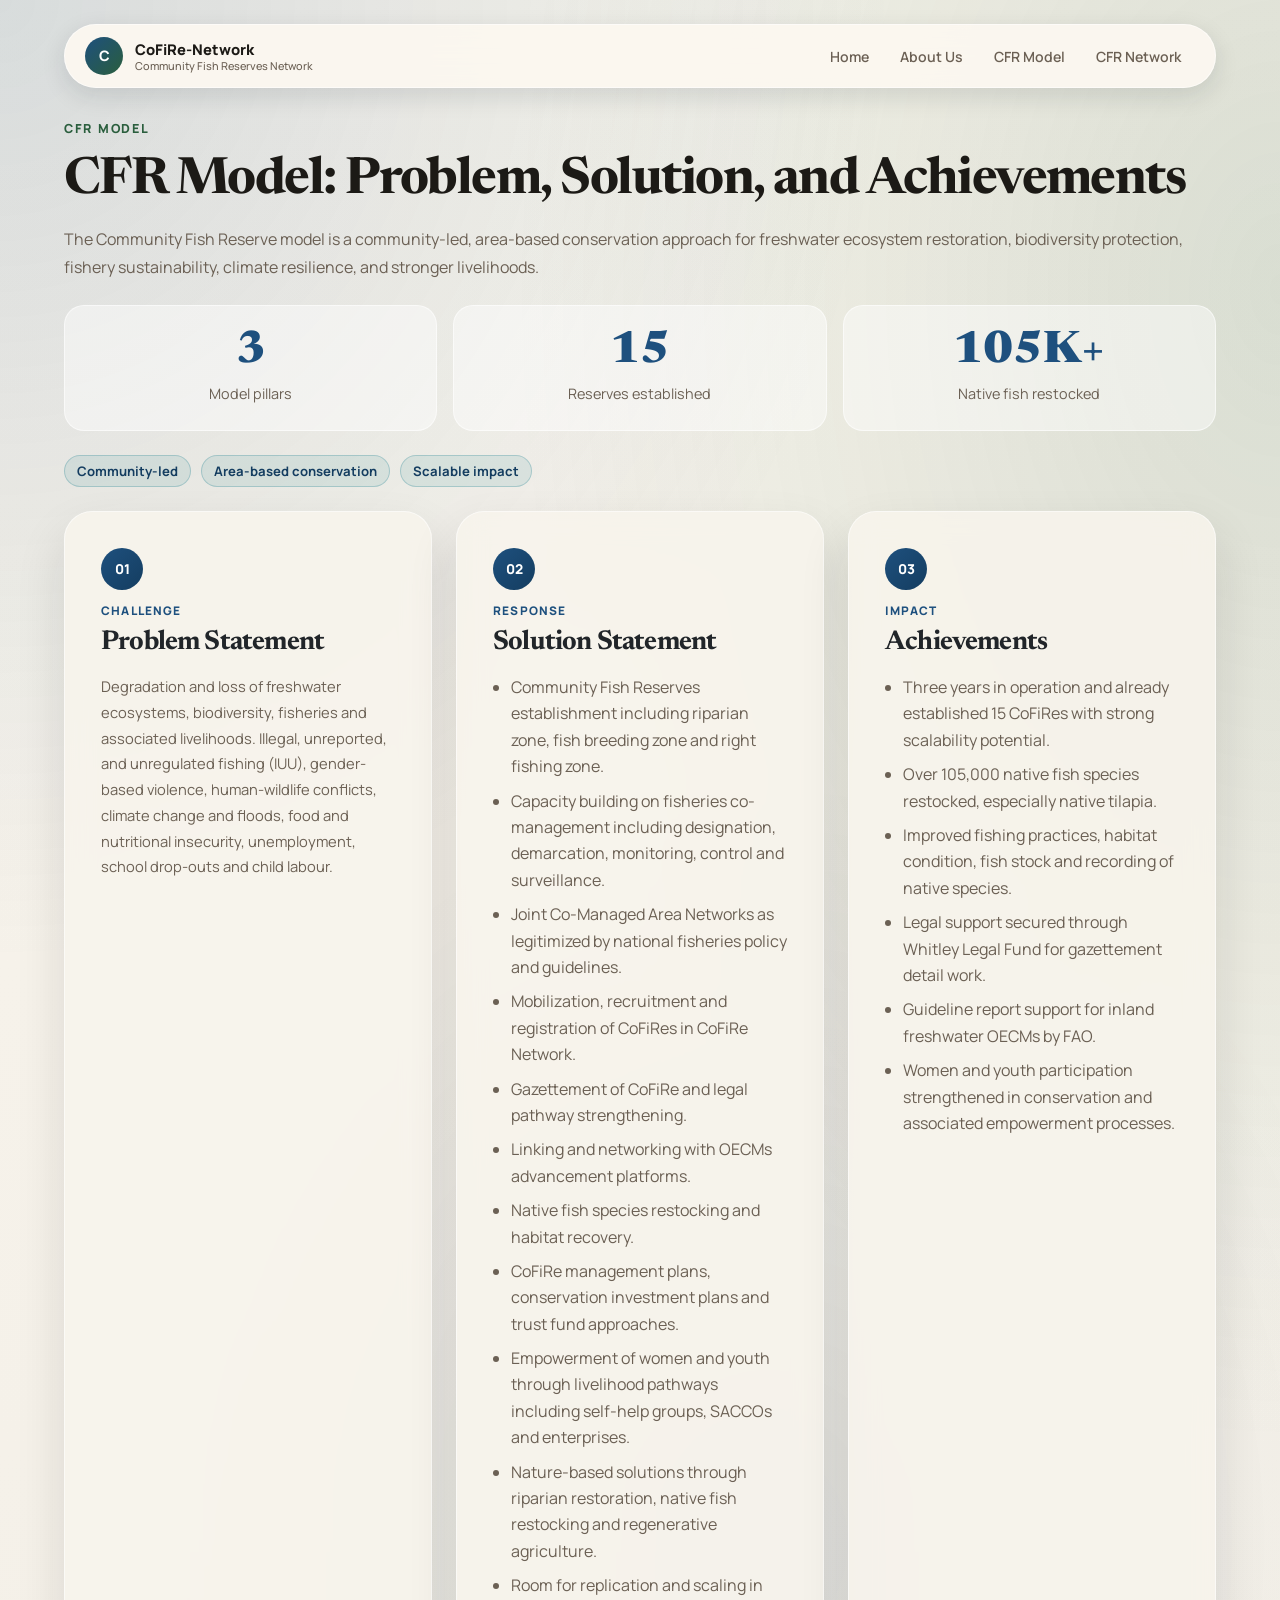
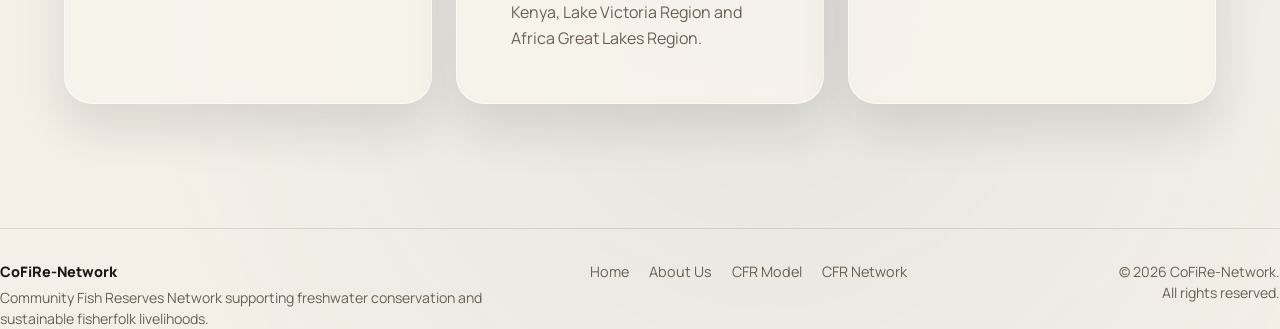
==== commit 3f370a1b: "Remove excessive card styling from intro/preview sections - Removed .card wrappers from CFR Network " ====
--- a/cfr-model.html
+++ b/cfr-model.html
@@ -24,34 +24,30 @@
       <main id="top">
 
         <!-- Intro -->
-        <section class="mb-4 reveal" aria-label="CFR Model overview">
-          <div class="card">
-            <div class="card-body">
-              <p class="eyebrow">CFR Model</p>
-              <h1 class="mb-3">CFR Model: Problem, Solution, and Achievements</h1>
-              <p class="section-lead mb-4">
-                The Community Fish Reserve model is a community-led, area-based conservation approach for freshwater ecosystem restoration,
-                biodiversity protection, fishery sustainability, climate resilience, and stronger livelihoods.
-              </p>
-              <div class="row g-3" aria-label="CFR model summary">
-                <div class="col-sm-4">
-                  <div class="impact-stat text-center">
-                    <span class="stat-number">3</span>
-                    <span class="section-lead" style="font-size:0.9rem;">Model pillars</span>
-                  </div>
-                </div>
-                <div class="col-sm-4">
-                  <div class="impact-stat text-center">
-                    <span class="stat-number">15</span>
-                    <span class="section-lead" style="font-size:0.9rem;">Reserves established</span>
-                  </div>
-                </div>
-                <div class="col-sm-4">
-                  <div class="impact-stat text-center">
-                    <span class="stat-number">105K+</span>
-                    <span class="section-lead" style="font-size:0.9rem;">Native fish restocked</span>
-                  </div>
-                </div>
+        <section class="mb-4 reveal section-content" aria-label="CFR Model overview">
+          <p class="eyebrow">CFR Model</p>
+          <h1 class="mb-3">CFR Model: Problem, Solution, and Achievements</h1>
+          <p class="section-lead mb-4">
+            The Community Fish Reserve model is a community-led, area-based conservation approach for freshwater ecosystem restoration,
+            biodiversity protection, fishery sustainability, climate resilience, and stronger livelihoods.
+          </p>
+          <div class="row g-3" aria-label="CFR model summary">
+            <div class="col-sm-4">
+              <div class="impact-stat text-center">
+                <span class="stat-number">3</span>
+                <span class="section-lead" style="font-size:0.9rem;">Model pillars</span>
+              </div>
+            </div>
+            <div class="col-sm-4">
+              <div class="impact-stat text-center">
+                <span class="stat-number">15</span>
+                <span class="section-lead" style="font-size:0.9rem;">Reserves established</span>
+              </div>
+            </div>
+            <div class="col-sm-4">
+              <div class="impact-stat text-center">
+                <span class="stat-number">105K+</span>
+                <span class="section-lead" style="font-size:0.9rem;">Native fish restocked</span>
               </div>
             </div>
           </div>
@@ -59,14 +55,12 @@
 
         <!-- Model Detail -->
         <section class="mb-4 reveal" aria-label="Detailed CFR model components">
-          <div class="card">
-            <div class="card-body">
-              <div class="model-pill-row mb-4" aria-label="CFR model trust signals">
-                <span>Community-led</span>
-                <span>Area-based conservation</span>
-                <span>Scalable impact</span>
-              </div>
-              <div class="row g-4">
+          <div class="model-pill-row mb-4" aria-label="CFR model trust signals">
+            <span>Community-led</span>
+            <span>Area-based conservation</span>
+            <span>Scalable impact</span>
+          </div>
+          <div class="row g-4">
 
                 <div class="col-lg-4">
                   <div class="card h-100" style="background:rgba(255,255,255,0.45);">
@@ -126,7 +120,7 @@
 
               </div>
             </div>
-          </div>
+
         </section>
 
       </main>
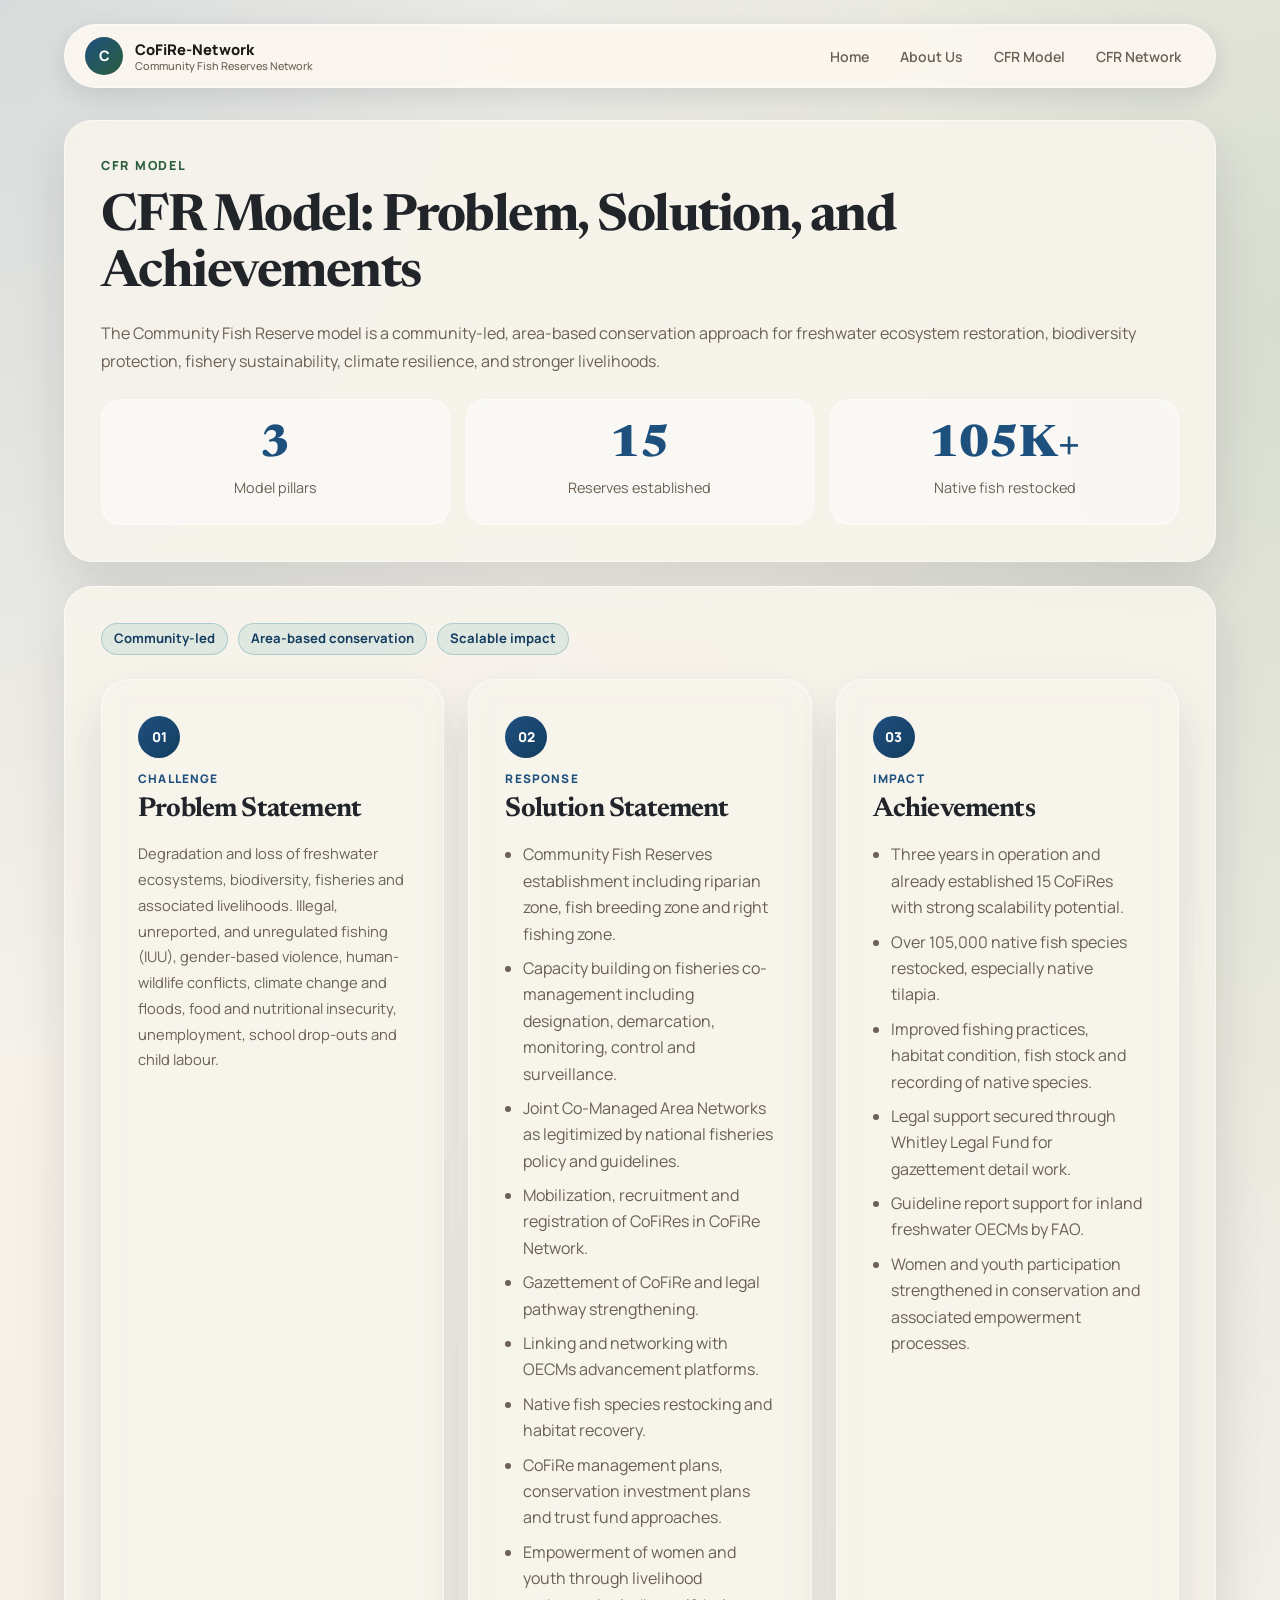
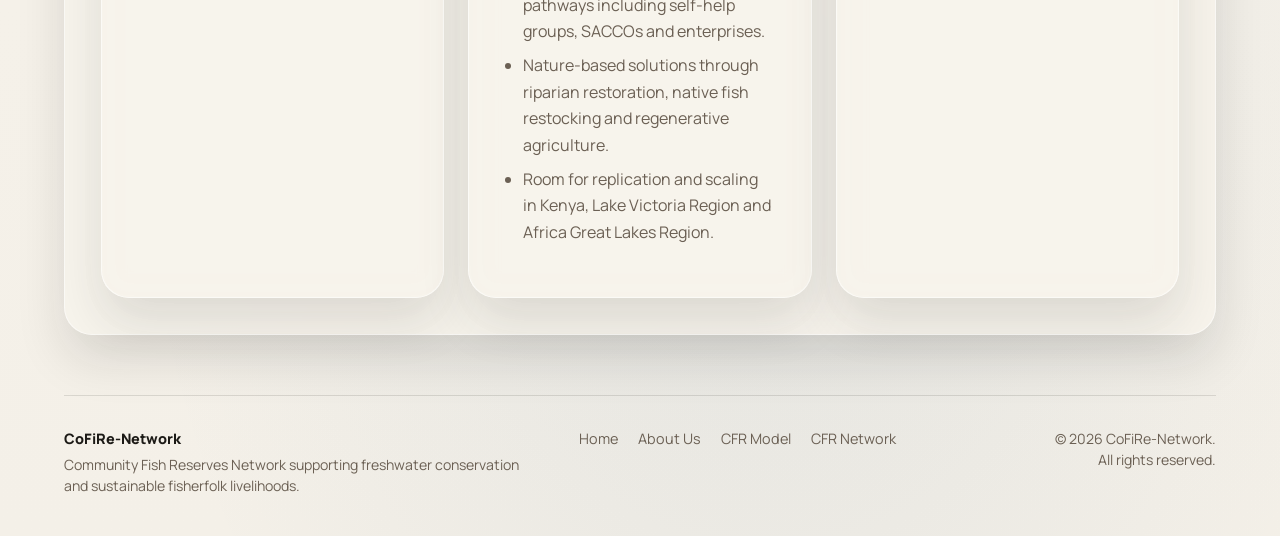
==== commit f7fd45c3: "resizing image section" ====
--- a/cfr-model.html
+++ b/cfr-model.html
@@ -24,30 +24,34 @@
       <main id="top">
 
         <!-- Intro -->
-        <section class="mb-4 reveal section-content" aria-label="CFR Model overview">
-          <p class="eyebrow">CFR Model</p>
-          <h1 class="mb-3">CFR Model: Problem, Solution, and Achievements</h1>
-          <p class="section-lead mb-4">
-            The Community Fish Reserve model is a community-led, area-based conservation approach for freshwater ecosystem restoration,
-            biodiversity protection, fishery sustainability, climate resilience, and stronger livelihoods.
-          </p>
-          <div class="row g-3" aria-label="CFR model summary">
-            <div class="col-sm-4">
-              <div class="impact-stat text-center">
-                <span class="stat-number">3</span>
-                <span class="section-lead" style="font-size:0.9rem;">Model pillars</span>
-              </div>
-            </div>
-            <div class="col-sm-4">
-              <div class="impact-stat text-center">
-                <span class="stat-number">15</span>
-                <span class="section-lead" style="font-size:0.9rem;">Reserves established</span>
-              </div>
-            </div>
-            <div class="col-sm-4">
-              <div class="impact-stat text-center">
-                <span class="stat-number">105K+</span>
-                <span class="section-lead" style="font-size:0.9rem;">Native fish restocked</span>
+        <section class="mb-4 reveal" aria-label="CFR Model overview">
+          <div class="card">
+            <div class="card-body">
+              <p class="eyebrow">CFR Model</p>
+              <h1 class="mb-3">CFR Model: Problem, Solution, and Achievements</h1>
+              <p class="section-lead mb-4">
+                The Community Fish Reserve model is a community-led, area-based conservation approach for freshwater ecosystem restoration,
+                biodiversity protection, fishery sustainability, climate resilience, and stronger livelihoods.
+              </p>
+              <div class="row g-3" aria-label="CFR model summary">
+                <div class="col-sm-4">
+                  <div class="impact-stat text-center">
+                    <span class="stat-number">3</span>
+                    <span class="section-lead" style="font-size:0.9rem;">Model pillars</span>
+                  </div>
+                </div>
+                <div class="col-sm-4">
+                  <div class="impact-stat text-center">
+                    <span class="stat-number">15</span>
+                    <span class="section-lead" style="font-size:0.9rem;">Reserves established</span>
+                  </div>
+                </div>
+                <div class="col-sm-4">
+                  <div class="impact-stat text-center">
+                    <span class="stat-number">105K+</span>
+                    <span class="section-lead" style="font-size:0.9rem;">Native fish restocked</span>
+                  </div>
+                </div>
               </div>
             </div>
           </div>
@@ -55,12 +59,14 @@
 
         <!-- Model Detail -->
         <section class="mb-4 reveal" aria-label="Detailed CFR model components">
-          <div class="model-pill-row mb-4" aria-label="CFR model trust signals">
-            <span>Community-led</span>
-            <span>Area-based conservation</span>
-            <span>Scalable impact</span>
-          </div>
-          <div class="row g-4">
+          <div class="card">
+            <div class="card-body">
+              <div class="model-pill-row mb-4" aria-label="CFR model trust signals">
+                <span>Community-led</span>
+                <span>Area-based conservation</span>
+                <span>Scalable impact</span>
+              </div>
+              <div class="row g-4">
 
                 <div class="col-lg-4">
                   <div class="card h-100" style="background:rgba(255,255,255,0.45);">
@@ -120,7 +126,7 @@
 
               </div>
             </div>
-
+          </div>
         </section>
 
       </main>
